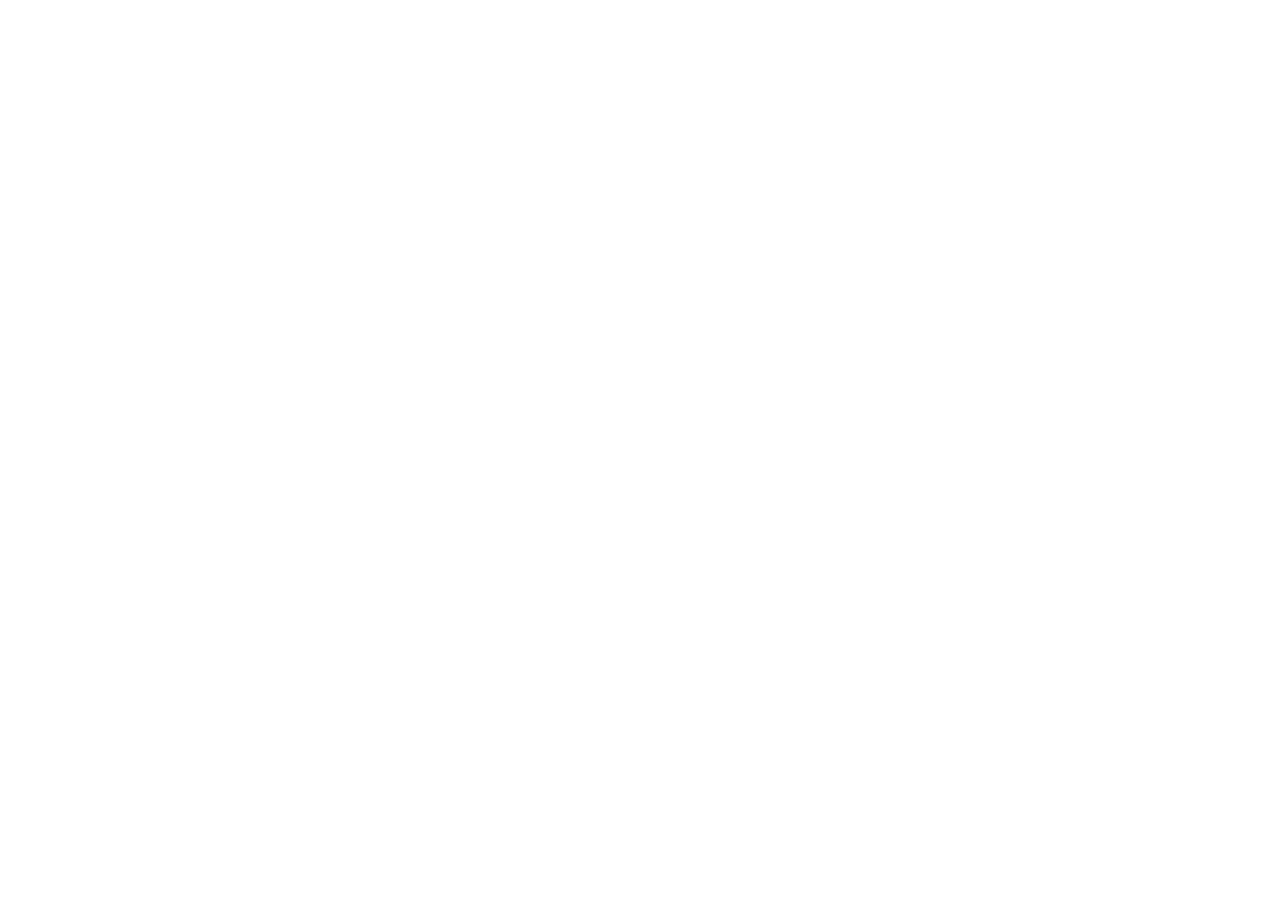
==== index.html @ 531d79c4 "Init : création du dépôt, arborescence des fichiers et structure HTML de base" ====
<!DOCTYPE html>
<html lang="fr">
<head>
    <meta charset="UTF-8">
    <meta name="viewport" content="width=device-width, initial-scale=1.0">
    <title>AfriConnect Summit 2026</title>
    <link rel="preconnect" href="https://fonts.googleapis.com"> <!-- Préconnexion au serveur Google Fonts pour accélérer le chargement des polices -->
    <link rel="preconnect" href="https://fonts.gstatic.com" crossorigin> <!-- Préconnexion au serveur des fichiers de polices -->
    <link href="https://fonts.googleapis.com/css2?family=Poppins&family=Roboto&display=swap" rel="stylesheet"> <!-- Importation des polices Poppins et Roboto depuis Google Fonts -->


    <link rel="stylesheet" href="https://cdn.jsdelivr.net/npm/bootstrap-icons@1.11.3/font/bootstrap-icons.min.css">  <!-- Importation de la bibliothèque Bootstrap Icons pour utiliser des icônes -->
    
    <link rel="stylesheet" href="css/style.css" > <!-- Feuilles de style -->
    
</head>
<body>










    <script src="js/main.js"></script> <!-- Script JavaScript -->

</body>
</html>
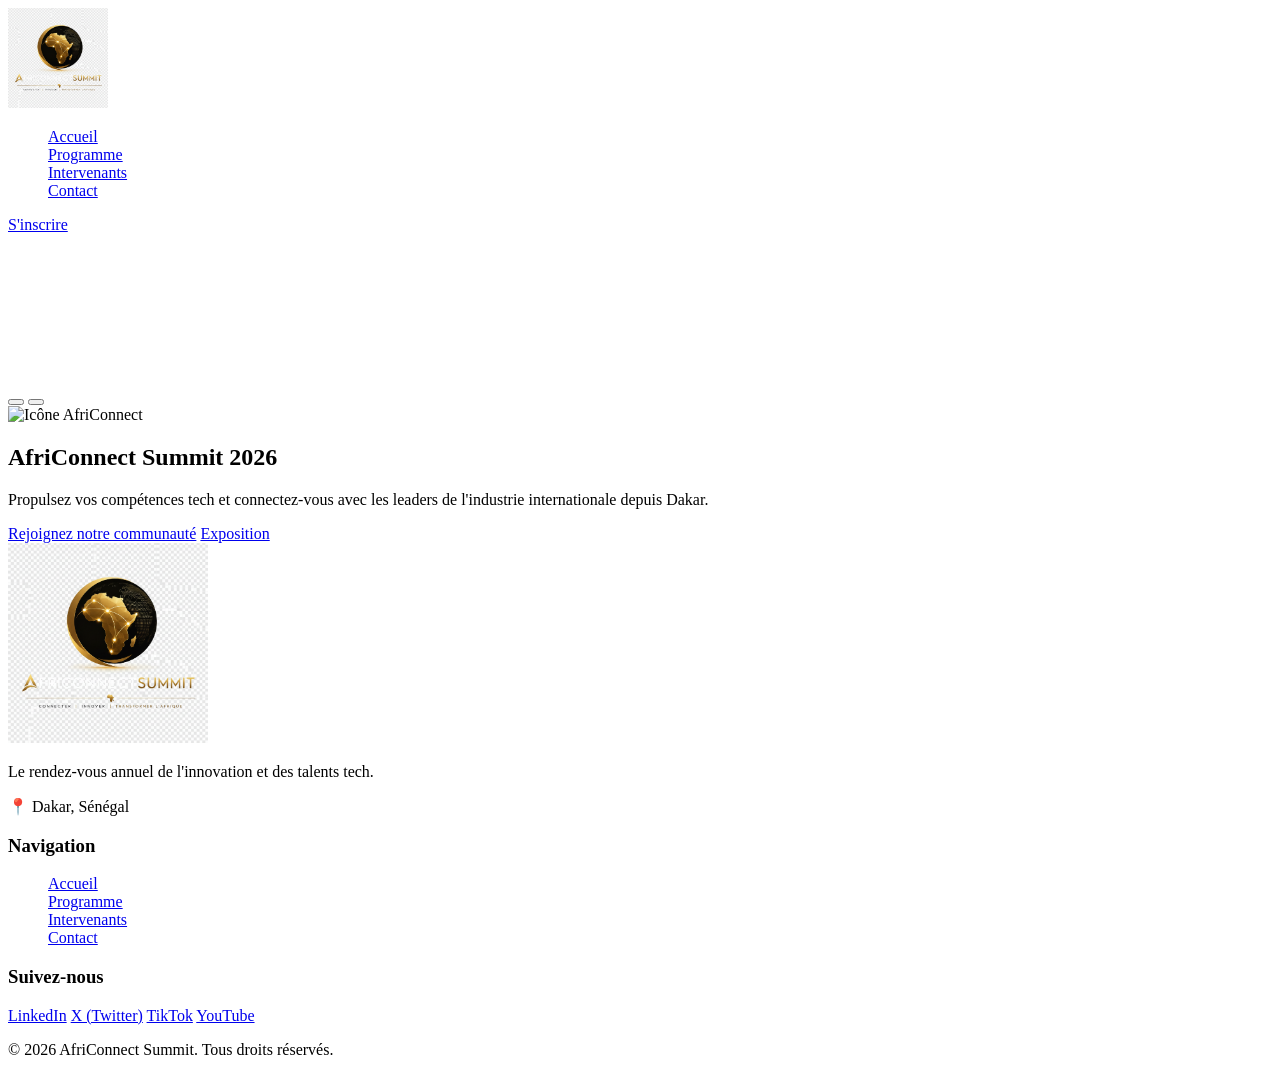
==== commit 9cee4bd3: "feat: ajouter le header, la section hero avec vidéo et le footer" ====
--- a/index.html
+++ b/index.html
@@ -15,14 +15,106 @@
     
 </head>
 <body>
+    
+    <header>
+    <nav class="nav-summit">
+        <div class="nav-logo">
+            <a href="index.html">
+                <img src="images/logo_Africs.png" alt="Logo AfriConnect Summit" class="logo" width="100">
+            </a>
+        </div>
+
+        <ul  type="none">
+            <li><a href="index.html">Accueil</a></li>
+            <li><a href="programme.html">Programme</a></li>
+            <li><a href="intervenants.html">Intervenants</a></li>
+            <li><a href="contact.html">Contact</a></li>
+        </ul>
+
+        <div>
+            <a href="#">S'inscrire</a>
+        </div>
+    </nav>
+    
+</header>
+  <main>
+    <section class="herovideo">
+        <div class="herovideo_grid">
+            
+            <div class="video">
+                <video autoplay loop muted playsinline class="main_video">
+                    <source src="" type="video/mp4">
+                </video>
+                
+                <div class="button_video">
+                    <button></button>
+                    <button></button>
+                </div>
+            </div>
+
+            <div class="hero_content">
+                <div class="hero_badge">
+                    <img src="" alt="Icône AfriConnect" class="hero_badge_img">
+                </div>
+                
+                <h2 class="hero_title">
+                    <span>AfriConnect Summit 2026</span>
+                </h2>
+                
+                <div class="hero_description">
+                    <p>Propulsez vos compétences tech et connectez-vous avec les leaders de l'industrie internationale depuis Dakar.</p>
+                </div>
+                
+                <div class="hero_actions">
+                    <a href="#" class="btn_cta btn_community">Rejoignez notre communauté</a>
+                    <a href="#" class="btn_cta btn_expo">Exposition</a>
+                </div>
+            </div>
+
+        </div>
+    </section>
+</main>
 
 
 
 
 
 
+<footer class="footer-summit">
+    <div class="footer_container">
+        
+        <div class="footer_col">
+            <img src="images/logo_Africs.png" alt="Logo AfriConnect Summit"  width="200">
+            <p class="footer_text">Le rendez-vous annuel de l'innovation et des talents tech.</p>
+            <p class="footer_info">📍 Dakar, Sénégal</p>
+        </div>
 
+        <div class="footer_col">
+            <h3>Navigation</h3>
+            <ul class="footer_links" type="none">
+                <li><a href="#accueil">Accueil</a></li>
+                <li><a href="#programme">Programme</a></li>
+                <li><a href="#intervenants">Intervenants</a></li>
+                <li><a href="#contact">Contact</a></li>
+            </ul>
+        </div>
 
+        <div class="footer_col">
+            <h3>Suivez-nous</h3>
+            <div class="footer_socials">
+                <a href="#" class="social_link">LinkedIn</a>
+                <a href="#" class="social_link">X (Twitter)</a>
+                <a href="#" class="social_link">TikTok</a>
+                <a href="#" class="social_link">YouTube</a>
+            </div>
+        </div>
+
+    </div>
+
+    <div class="footer_bottom">
+        <p>© 2026 AfriConnect Summit. Tous droits réservés.</p>
+    </div>
+</footer>
 
 
     <script src="js/main.js"></script> <!-- Script JavaScript -->
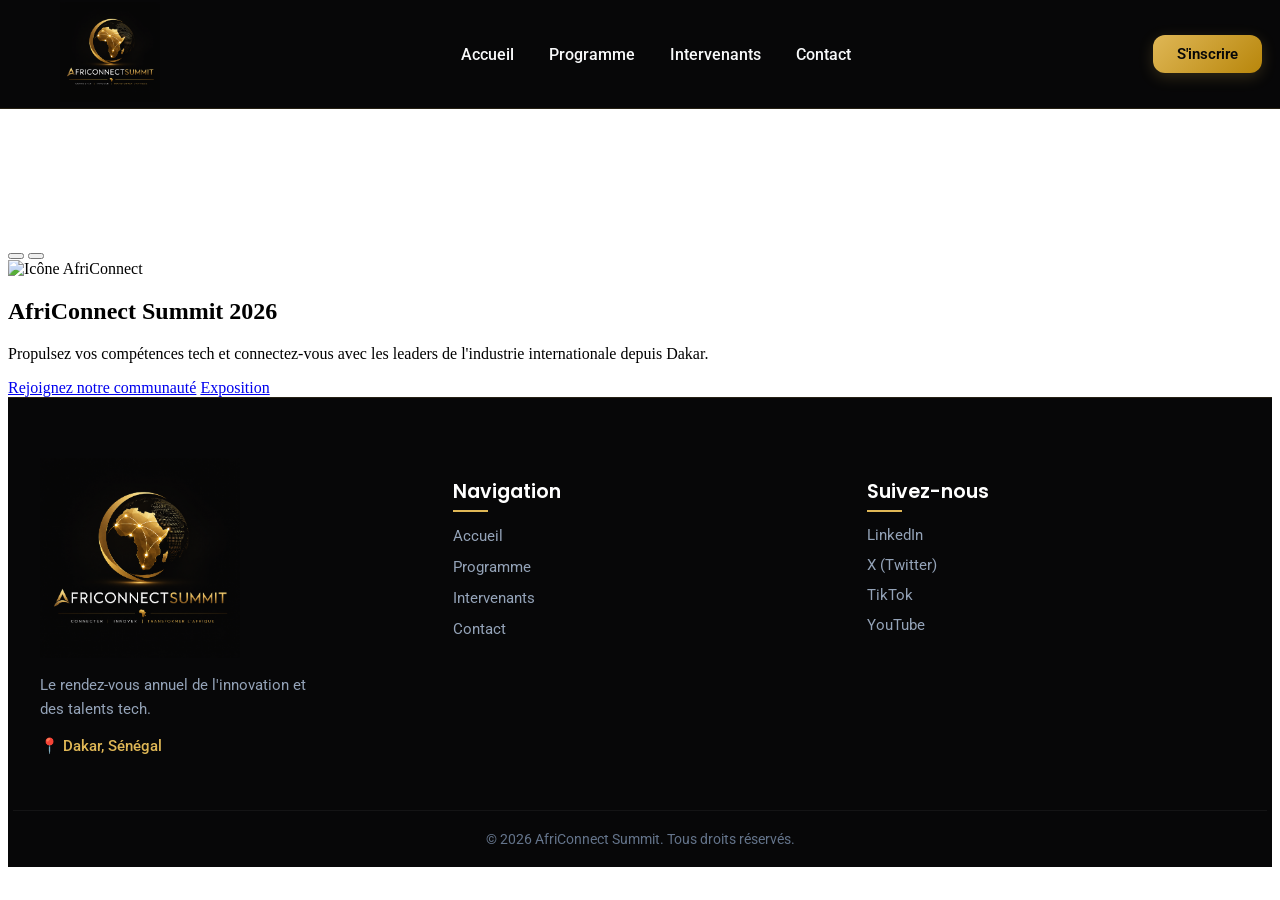
==== commit 1e583bf4: "feat & style: ajouter le contenu des pages internes et styliser le header fixe et le footer" ====
--- a/index.html
+++ b/index.html
@@ -19,9 +19,9 @@
     <header>
     <nav class="nav-summit">
         <div class="nav-logo">
-            <a href="index.html">
-                <img src="images/logo_Africs.png" alt="Logo AfriConnect Summit" class="logo" width="100">
-            </a>
+           
+                <img src="images/logo_Afri.png" alt="Logo AfriConnect Summit" class="logo" width="100">
+           
         </div>
 
         <ul  type="none">
@@ -84,7 +84,7 @@
     <div class="footer_container">
         
         <div class="footer_col">
-            <img src="images/logo_Africs.png" alt="Logo AfriConnect Summit"  width="200">
+            <img src="images/logo_Afri.png" alt="Logo AfriConnect Summit"  width="200">
             <p class="footer_text">Le rendez-vous annuel de l'innovation et des talents tech.</p>
             <p class="footer_info">📍 Dakar, Sénégal</p>
         </div>
--- a/css/style.css
+++ b/css/style.css
@@ -0,0 +1,200 @@
+@import url('https://fonts.googleapis.com/css2?family=Poppins:wght@500;600;700&family=Roboto:wght@400;500&display=swap');
+
+
+:root {
+    
+    --primary: #dfb756;       
+    --primary-glow: #fceecc;  
+    --secondary: #111622;     
+    --dark: #070708;          
+    --light: #f8f9fa;        
+    --text-muted: #94a3b8;   
+
+   
+    --font-title: 'Poppins', sans-serif;
+    --font-text: 'Roboto', sans-serif;
+
+   
+    --padding: 60px;
+    --margin: 20px;
+    --radius: 12px;
+}
+body {
+    padding-top: 80px;
+}
+
+.nav-summit{
+    display: flex;
+    justify-content: space-between;
+    align-items: center;
+    padding:2px var(--margin);
+    background-color: var(--dark);
+    position: fixed;
+    top: 0;
+    left: 0;
+    width: 97%;
+    z-index: 1000;
+    border-bottom: 1px solid rgba(223, 183, 86, 0.15);
+
+}
+.nav-logo{
+    margin-left: 40px;
+}
+.nav-summit ul{
+    display: flex;
+    gap: 35px;
+    margin: 0;
+    padding: 0;
+}
+
+.nav-summit ul li a{
+   color: var(--light);
+   font-family: var(--font-text);
+   text-decoration: none;
+   font-size: 1rem;
+   font-weight: 500;
+   transition: color 0.3s ease;
+}
+
+.nav-summit ul li a:hover{
+    color: var(--primary);
+}
+
+.nav-summit div a{
+    background: linear-gradient(135deg, var(--primary) 0%, #b8860b 100%);
+    color: var(--dark);
+    padding: 10px 24px;
+    font-family: var(--font-text);
+    text-decoration: none;
+    border-radius: var(--radius);
+    font-weight: 600;
+    font-size: 0.95rem;
+    box-shadow: 0 4px 15px rgba(223, 183, 86, 0.2);
+    transition: transform 0.2s ease, box-shadow 0.2s ease;
+}
+.nav-summit div a:hover{
+    transform: translateY(-5px);
+    box-shadow: 0 6px 20px rgba(214, 174, 80, 0.317);
+}
+
+
+
+
+
+
+
+/* Footer Styles */
+.footer-summit {
+   background-color: var(--dark);
+   color: var(--light);
+   font-family: var(--font-text);
+   padding: 60px 5px 20px 5px;
+   border-top: 1px solid rgba(223, 183, 86, 0.15);
+}
+.footer_container {
+  display: flex;
+    justify-content: space-between; 
+    gap: 40px;                      
+    max-width: 1200px;            
+    margin: 0 auto 40px auto;
+}
+.footer_col {
+    flex: 1;                        
+}
+
+
+.footer_col img {
+    margin-bottom: 15px;            
+    display: block;
+}
+
+.footer_text {
+    color: var(--text-muted);       
+    font-size: 0.95rem;
+    line-height: 1.6;
+    margin-bottom: 12px;
+    max-width: 280px;               
+}
+
+.footer_info {
+    color: var(--primary);          
+    font-weight: 500;
+    font-size: 0.95rem;
+}
+
+
+.footer_col h3 {
+    color: #ffffff;
+    font-family: var(--font-title);
+    font-size: 1.2rem;
+    font-weight: 600;
+    margin-bottom: 20px;
+    position: relative;
+}
+
+
+.footer_col h3::after {
+    content: '';
+    position: absolute;
+    bottom: -6px;
+    left: 0;
+    width: 35px;
+    height: 2px;
+    background-color: var(--primary);
+}
+
+
+.footer_links {
+    padding: 0;
+    margin: 0;
+    list-style: none; 
+}
+
+.footer_links li {
+    margin-bottom: 12px;
+}
+
+.footer_links li a {
+    color: var(--text-muted);
+    text-decoration: none;
+    font-size: 0.95rem;
+    transition: color 0.3s ease, padding-left 0.3s ease;
+}
+
+
+.footer_links li a:hover {
+    color: var(--primary);
+    padding-left: 5px;
+}
+
+
+.footer_socials {
+    display: flex;
+    flex-direction: column; 
+    gap: 12px;
+}
+
+.social_link {
+    color: var(--text-muted);
+    text-decoration: none;
+    font-size: 0.95rem;
+    transition: color 0.3s ease;
+}
+
+.social_link:hover {
+    color: var(--primary-glow);
+}
+
+
+.footer_bottom {
+    text-align: center;
+    border-top: 1px solid rgba(255, 255, 255, 0.05); 
+    padding-top: 20px;
+}
+
+.footer_bottom p {
+    color: #64748b;
+    font-size: 0.85rem;
+    margin: 0;
+}
+
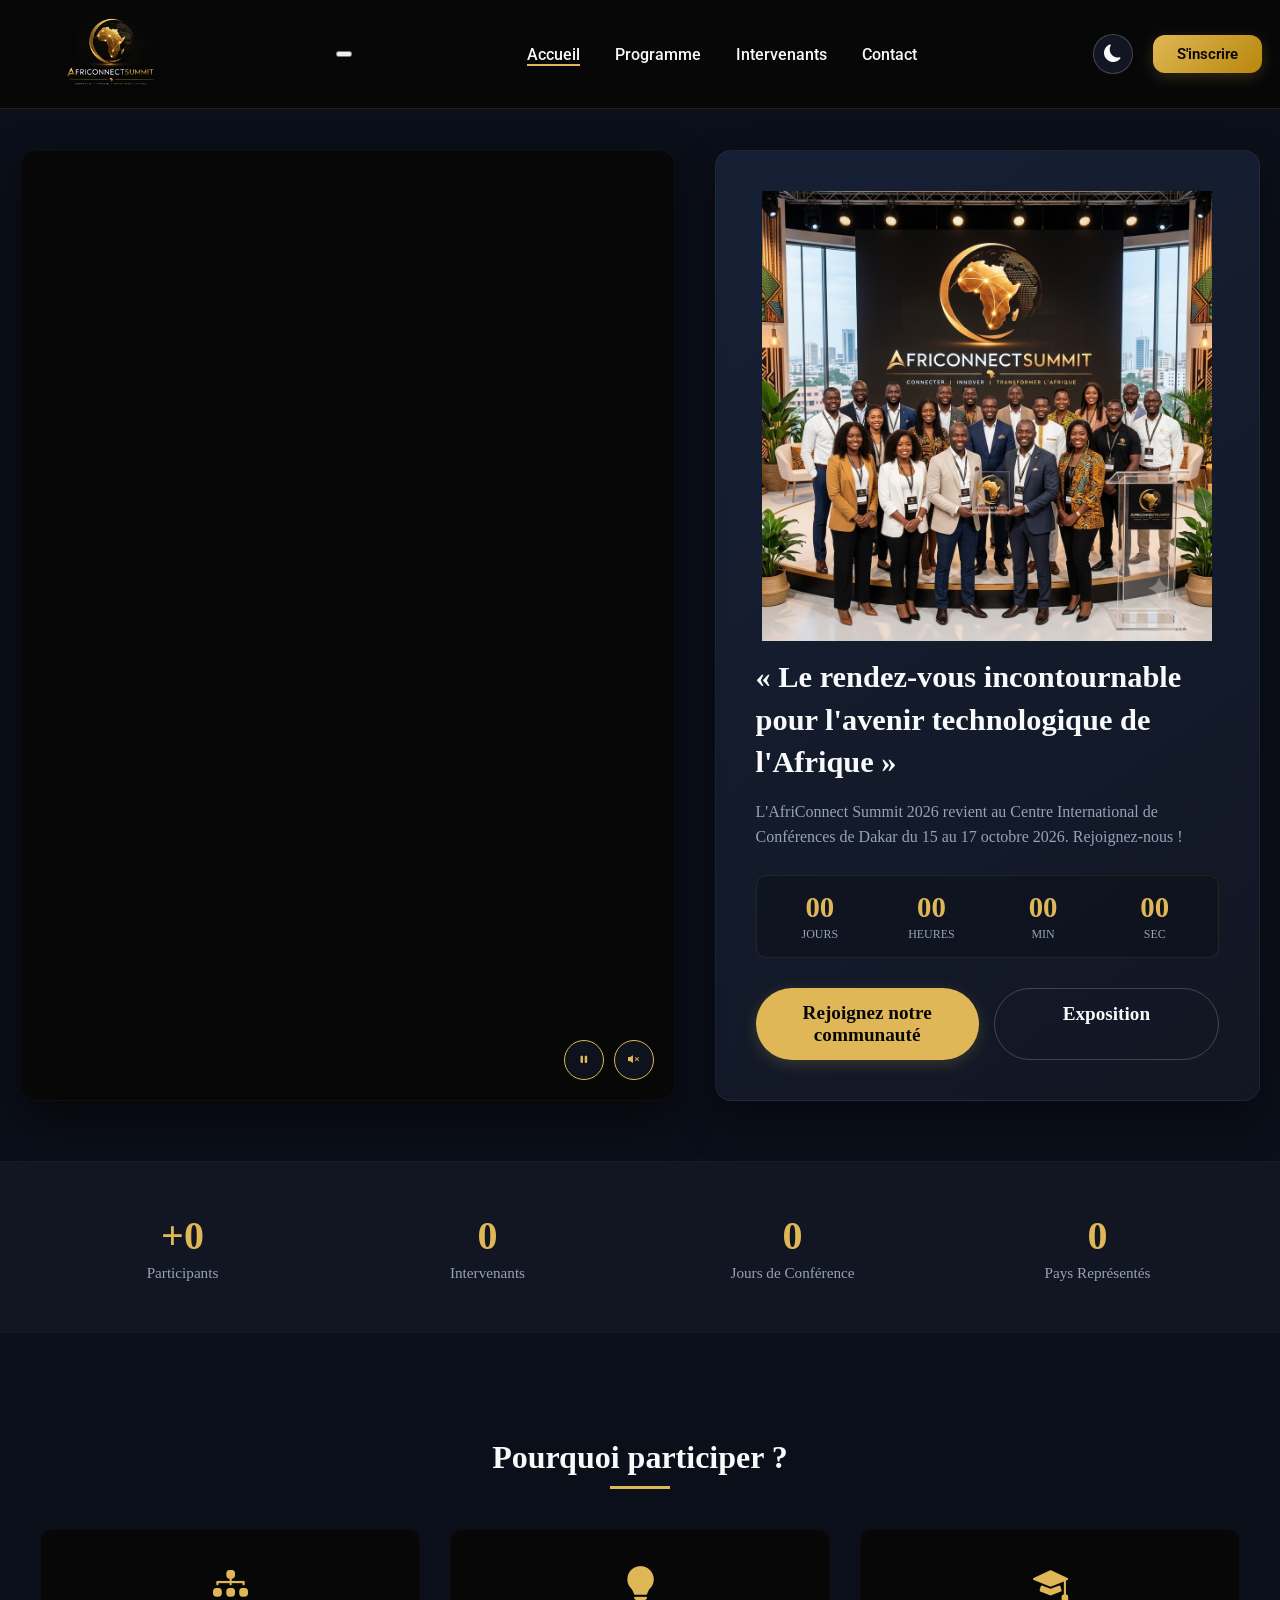
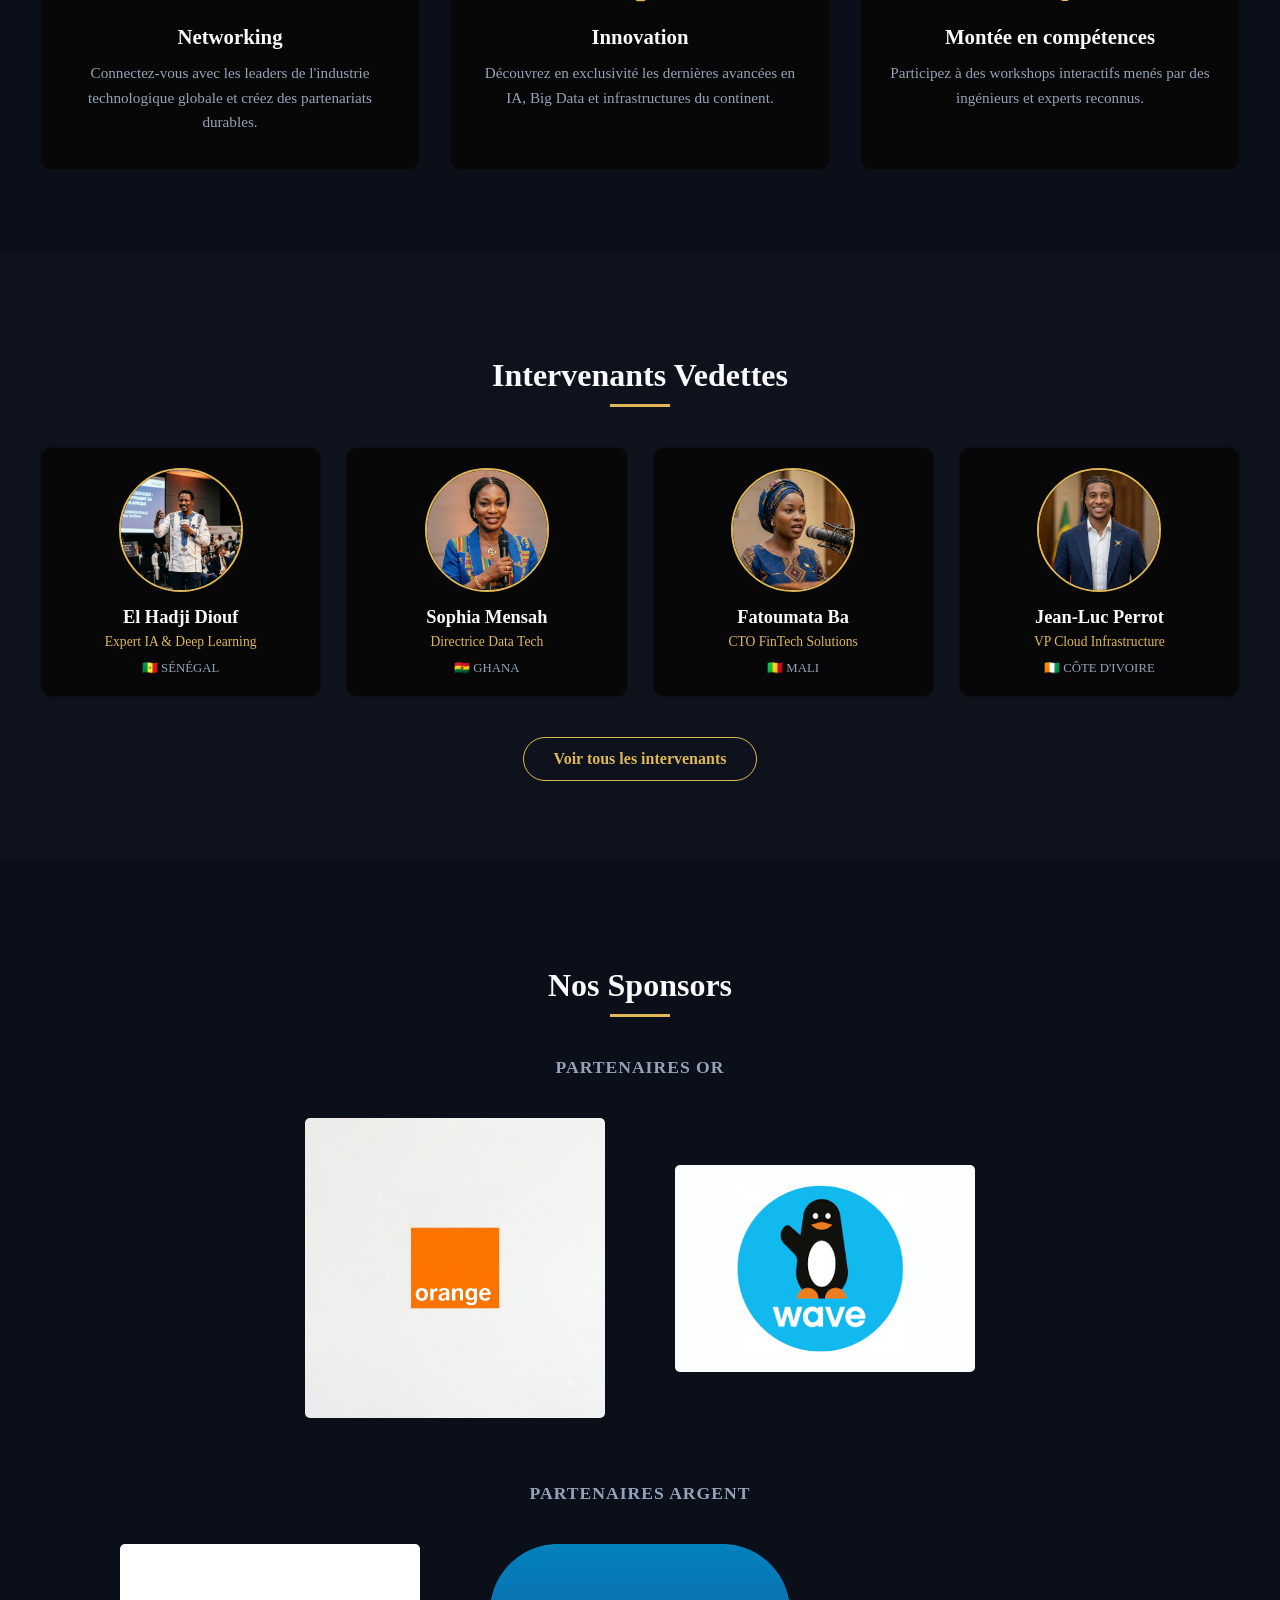
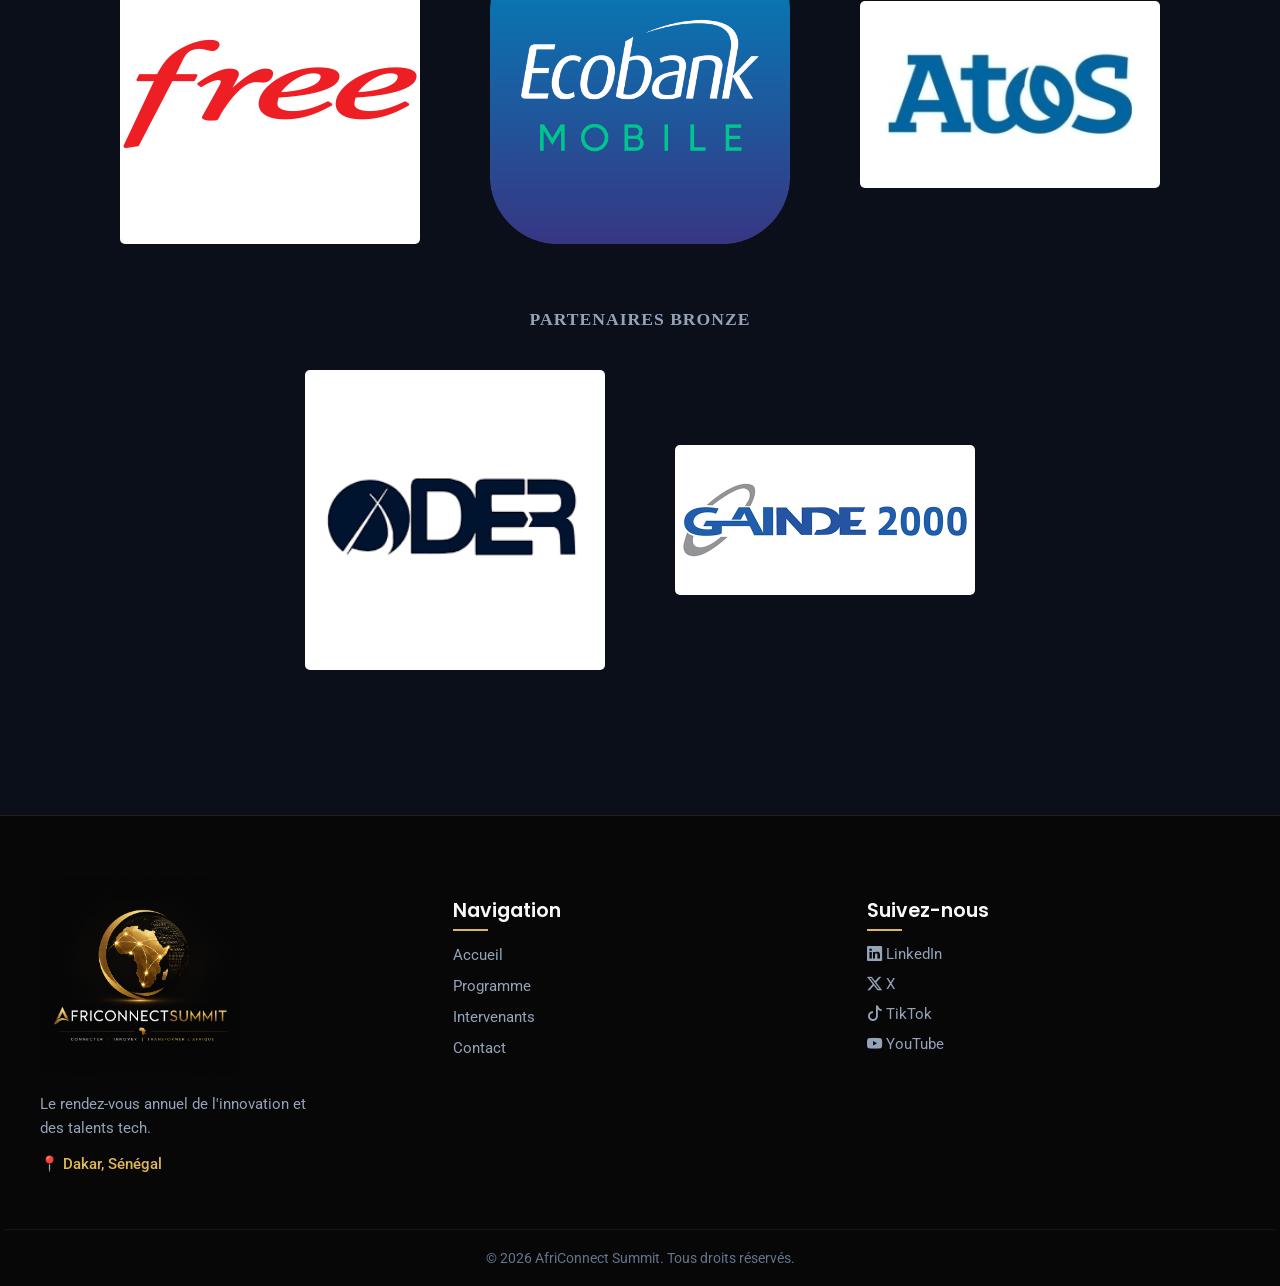
==== commit 4fcb0283: "feat: structure, navigation et mise en page Grid" ====
--- a/index.html
+++ b/index.html
@@ -23,54 +23,213 @@
                 <img src="images/logo_Afri.png" alt="Logo AfriConnect Summit" class="logo" width="100">
            
         </div>
+        <!-- Menu Hamburger pour Mobile -->
+            <button class="menu-toggle" aria-label="Ouvrir le menu">
+                <span class="bar"></span>
+                <span class="bar"></span>
+                <span class="bar"></span>
+            </button>
 
         <ul  type="none">
-            <li><a href="index.html">Accueil</a></li>
+            <li><a href="index.html" class="active">Accueil</a></li>
             <li><a href="programme.html">Programme</a></li>
             <li><a href="intervenants.html">Intervenants</a></li>
             <li><a href="contact.html">Contact</a></li>
         </ul>
-
-        <div>
-            <a href="#">S'inscrire</a>
+          <div class="nav-actions">
+            <button id="theme-toggle" aria-label="Changer le thème">
+                <i class="bi bi-moon-fill"></i>
+            </button>
+            <a href="contact.html">S'inscrire</a>
         </div>
     </nav>
     
 </header>
-  <main>
+ <main>
+    <!-- HERO AVEC VIDÉO & COMPTE À REBOURS -->
     <section class="herovideo">
         <div class="herovideo_grid">
             
-            <div class="video">
+            <!-- Bloc Gauche  -->
+            <div class="video_wrapper">
                 <video autoplay loop muted playsinline class="main_video">
-                    <source src="" type="video/mp4">
+                    <source src="images/video.mp4" type="video/mp4">
                 </video>
+                <div class="button_video">
+                    <button id="play-pause-btn" aria-label="Play/Pause"><i class="bi bi-pause-fill"></i></button>
+                    <button id="mute-btn" aria-label="Muter"><i class="bi bi-volume-mute-fill"></i></button>
+                </div>
+            </div>
+
+            <!-- Bloc Droite -->
+            <div class="hero_card">
+                <div class="hero_badge">
+                    <img src="images/afriiiquipe.png" alt="Logo AfriConnect" class="hero_badge_img">
+                </div>
                 
-                <div class="button_video">
-                    <button></button>
-                    <button></button>
-                </div>
-            </div>
-
-            <div class="hero_content">
-                <div class="hero_badge">
-                    <img src="" alt="Icône AfriConnect" class="hero_badge_img">
-                </div>
-                
-                <h2 class="hero_title">
-                    <span>AfriConnect Summit 2026</span>
-                </h2>
+                <h1 class="hero_title">
+                    « Le rendez-vous incontournable pour l'avenir technologique de l'Afrique »
+                </h1>
                 
                 <div class="hero_description">
-                    <p>Propulsez vos compétences tech et connectez-vous avec les leaders de l'industrie internationale depuis Dakar.</p>
+                    <p>L'AfriConnect Summit 2026 revient au Centre International de Conférences de Dakar du 15 au 17 octobre 2026. Rejoignez-nous !</p>
+                </div>
+
+                <!-- COMPTE À REBOURS  -->
+                <div class="countdown_container">
+                    <div class="countdown_item">
+                        <span id="days">00</span>
+                        <label>Jours</label>
+                    </div>
+                    <div class="countdown_item">
+                        <span id="hours">00</span>
+                        <label>Heures</label>
+                    </div>
+                    <div class="countdown_item">
+                        <span id="minutes">00</span>
+                        <label>Min</label>
+                    </div>
+                    <div class="countdown_item">
+                        <span id="seconds">00</span>
+                        <label>Sec</label>
+                    </div>
                 </div>
                 
                 <div class="hero_actions">
-                    <a href="#" class="btn_cta btn_community">Rejoignez notre communauté</a>
-                    <a href="#" class="btn_cta btn_expo">Exposition</a>
-                </div>
-            </div>
-
+                    <a href="contact.html" class="btn_cta btn_primary">Rejoignez notre communauté</a>
+                    <a href="#sponsors" class="btn_cta btn_secondary">Exposition</a>
+                </div>
+            </div>
+
+        </div>
+    </section>
+
+    <!-- SECTION CHIFFRES CLÉS (Ajoutée car demandée dans tes consignes !) -->
+    <section class="section-stats">
+        <div class="container stats_grid">
+            <div class="stat_item">
+                <div class="stat_number" data-target="1200">+0</div>
+                <div class="stat_label">Participants</div>
+            </div>
+            <div class="stat_item">
+                <div class="stat_number" data-target="48">0</div>
+                <div class="stat_label">Intervenants</div>
+            </div>
+            <div class="stat_item">
+                <div class="stat_number" data-target="3">0</div>
+                <div class="stat_label">Jours de Conférence</div>
+            </div>
+            <div class="stat_item">
+                <div class="stat_number" data-target="12">0</div>
+                <div class="stat_label">Pays Représentés</div>
+            </div>
+        </div>
+    </section>
+
+    <!-- SECTION POURQUOI PARTICIPER -->
+    <section class="section-why">
+        <div class="container">
+            <h2 class="section_title">Pourquoi participer ?</h2>
+            <div class="why_flex">
+                <div class="why_item">
+                    <div class="why_icon"><i class="bi bi-diagram-3-fill"></i></div>
+                    <h3>Networking</h3>
+                    <p>Connectez-vous avec les leaders de l'industrie technologique globale et créez des partenariats durables.</p>
+                </div>
+                <div class="why_item">
+                    <div class="why_icon"><i class="bi bi-lightbulb-fill"></i></div>
+                    <h3>Innovation</h3>
+                    <p>Découvrez en exclusivité les dernières avancées en IA, Big Data et infrastructures du continent.</p>
+                </div>
+                <div class="why_item">
+                    <div class="why_icon"><i class="bi bi-mortarboard-fill"></i></div>
+                    <h3>Montée en compétences</h3>
+                    <p>Participez à des workshops interactifs menés par des ingénieurs et experts reconnus.</p>
+                </div>
+            </div>
+        </div>
+    </section>
+
+    <!-- SECTION INTERVENANTS VEDETTES -->
+    <section class="section-speakers">
+        <div class="container">
+            <h2 class="section_title">Intervenants Vedettes</h2>
+            <div class="speakers_grid">
+                <!-- Speaker 1 -->
+                <div class="speaker_card">
+                    <div class="speaker_img_wrapper">
+                        <img src="images/photo.png" alt="El Hadji Diouf" class="speaker_img">
+                    </div>
+                    <h3>El Hadji Diouf</h3>
+                    <p class="speaker_role">Expert IA & Deep Learning</p>
+                    <span class="speaker_country">🇸🇳 Sénégal</span>
+                </div>
+                <!-- Speaker 2 -->
+                <div class="speaker_card">
+                    <div class="speaker_img_wrapper">
+                        <img src="images/GHA.png" alt="Sophia Mensah" class="speaker_img">
+                    </div>
+                    <h3>Sophia Mensah</h3>
+                    <p class="speaker_role">Directrice Data Tech</p>
+                    <span class="speaker_country">🇬🇭 Ghana</span>
+                </div>
+                <!-- Speaker 3 -->
+                <div class="speaker_card">
+                    <div class="speaker_img_wrapper">
+                        <img src="images/MAL.png" alt="Fatoumata Ba" class="speaker_img">
+                    </div>
+                    <h3>Fatoumata Ba</h3>
+                    <p class="speaker_role">CTO FinTech Solutions</p>
+                    <span class="speaker_country">🇲🇱 Mali</span>
+                </div>
+                <!-- Speaker 4 -->
+                <div class="speaker_card">
+                    <div class="speaker_img_wrapper">
+                        <img src="images/michael olise.png" alt="Jean-Luc Perrot" class="speaker_img">
+                    </div>
+                    <h3>Jean-Luc Perrot</h3>
+                    <p class="speaker_role">VP Cloud Infrastructure</p>
+                    <span class="speaker_country">🇨🇮 Côte d'Ivoire</span>
+                </div>
+            </div>
+            <div class="speakers_action">
+                <a href="intervenants.html" class="btn_view">Voir tous les intervenants</a>
+            </div>
+        </div>
+    </section>
+
+    <!-- SECTION SPONSORS -->
+    <section id="sponsors" class="section-sponsors">
+        <div class="container">
+            <h2 class="section_title">Nos Sponsors</h2>
+            
+            <!-- Niveau Or -->
+            <div class="sponsors_tier tier_gold">
+                <h3>Partenaires Or</h3>
+                <div class="sponsors_logos">
+                    <img src="images/orange.png" alt="orange" class="logo_gold">
+                    <img src="images/wave.png" alt="wave" class="logo_gold">
+                </div>
+            </div>
+
+            <!-- Niveau Argent -->
+            <div class="sponsors_tier tier_silver">
+                <h3>Partenaires Argent</h3>
+                <div class="sponsors_logos">
+                    <img src="images/free.jpg" alt="freeee" class="logo_gold">
+                    <img src="images/ecobank.png" alt="eco afrique" class="logo_gold">
+                    <img src="images/atos.jpg" alt="atos" class="logo_gold">
+                </div>
+            </div>
+
+            <!-- Niveau Bronze -->
+            <div class="sponsors_tier tier_bronze">
+                <h3>Partenaires Bronze</h3>
+                <div class="sponsors_logos">
+                    <img src="images/der.png" alt="der" class="logo_gold">
+                    <img src="images/gainde.png" alt="gaide200" class="logo_gold">
+                </div>
+            </div>
         </div>
     </section>
 </main>
@@ -92,20 +251,31 @@
         <div class="footer_col">
             <h3>Navigation</h3>
             <ul class="footer_links" type="none">
-                <li><a href="#accueil">Accueil</a></li>
-                <li><a href="#programme">Programme</a></li>
-                <li><a href="#intervenants">Intervenants</a></li>
-                <li><a href="#contact">Contact</a></li>
+                <li><a href="index.html">Accueil</a></li>
+                <li><a href="programme.html">Programme</a></li>
+                <li><a href="intervenants.html">Intervenants</a></li>
+                <li><a href="contact.html">Contact</a></li>
             </ul>
         </div>
 
         <div class="footer_col">
             <h3>Suivez-nous</h3>
             <div class="footer_socials">
-                <a href="#" class="social_link">LinkedIn</a>
-                <a href="#" class="social_link">X (Twitter)</a>
-                <a href="#" class="social_link">TikTok</a>
-                <a href="#" class="social_link">YouTube</a>
+              <a href="#" class="social_link">
+    <i class="bi bi-linkedin"></i> LinkedIn
+</a>
+
+<a href="#" class="social_link">
+    <i class="bi bi-twitter-x"></i> X
+</a>
+
+<a href="#" class="social_link">
+    <i class="bi bi-tiktok"></i> TikTok
+</a>
+
+<a href="#" class="social_link">
+    <i class="bi bi-youtube"></i> YouTube
+</a>
             </div>
         </div>
 
--- a/css/style.css
+++ b/css/style.css
@@ -20,7 +20,10 @@
     --radius: 12px;
 }
 body {
-    padding-top: 80px;
+    padding-top: 90px;
+    margin: 0;
+    background-color: #0b0f19;
+
 }
 
 .nav-summit{
@@ -37,6 +40,31 @@
     border-bottom: 1px solid rgba(223, 183, 86, 0.15);
 
 }
+.nav-actions {
+    display: flex;
+    align-items: center;
+    gap: 20px;
+}
+#theme-toggle {
+    background-color: var(--secondary);
+    border: 1px solid rgba(255, 255, 255, 0.2);
+    color: var(--light);
+    width: 40px;
+    height: 40px;
+    border-radius: 50%;
+    cursor: pointer;
+    display: flex;
+    align-items: center;
+    justify-content: center;
+    font-size: 1.1rem;
+    transition: all 0.3s ease;
+}
+
+#theme-toggle:hover {
+    background-color: var(--light);
+    color: var(--dark);
+    transform: scale(1.05);
+}
 .nav-logo{
     margin-left: 40px;
 }
@@ -78,11 +106,930 @@
 }
 
 
-
-
-
-
-
+.active {
+    color: var(--primary);
+    font-weight: bold;
+    border-bottom: 2px solid var(--primary);
+}
+
+/* INDEX STYLES */
+.container {
+    max-width: 1200px;
+    margin: 0 auto;
+    padding: 0 var(--margin);
+}
+
+.section_title {
+    text-align: center;
+    font-size: 2rem;
+    margin-bottom: 40px;
+    color: var(--light);
+    position: relative;
+}
+
+.section_title::after {
+    content: '';
+    display: block;
+    width: var(--padding);
+    height: 3px;
+    background: var(--primary);
+    margin: 10px auto 0 auto;
+}
+/* HERO STRUCTURE */
+
+.herovideo {
+    padding: 60px 0;
+    min-height: 100vh; 
+    display: flex;
+    align-items: center;
+    justify-content: center;
+}
+
+.herovideo_grid {
+    display: grid;
+    grid-template-columns: 1.2fr 1fr;
+    gap: 40px;
+    max-width: 1300px;
+    padding: 0 var(--margin);
+    width: 100%;
+    align-items: stretch;
+    animation: fadeInUp 1s ease-out forwards; 
+}
+
+/* Bloc Vidéo */
+.video_wrapper {
+    position: relative;
+    border-radius: 16px;
+    overflow: hidden;
+    box-shadow: 0 20px 40px rgba(0,0,0,0.5);
+    background-color: var(--dark);
+    border: 1px solid rgba(255,255,255,0.03);
+}
+
+.main_video {
+    width: 100%;
+    height: 100%;
+    object-fit: cover;
+}
+
+.button_video {
+    position: absolute;
+    bottom: 20px;
+    right: 20px;
+    display: flex;
+    gap: 10px;
+    z-index: 10;
+}
+
+.button_video button {
+    background: rgba(17, 22, 34, 0.8);
+    border: 1px solid var(--primary);
+    color: var(--primary);
+    width: 40px;
+    height: 40px;
+    border-radius: 50%;
+    cursor: pointer;
+    display: flex;
+    align-items: center;
+    justify-content: center;
+    transition: background 0.3s;
+}
+
+.button_video button:hover {
+    background: var(--primary);
+    color: var(--dark);
+}
+
+/* Carte Droite du Hero */
+.hero_card {
+    background: linear-gradient(145deg, #162035 0%, var(--secondary) 100%);
+    border: 1px solid rgba(255, 255, 255, 0.05);
+    border-radius: 16px;
+    padding: 40px;
+    display: flex;
+    flex-direction: column;
+    justify-content: space-between;
+    box-shadow: 0 20px 40px rgba(0,0,0,0.4);
+}
+
+.hero_badge { 
+    margin-bottom: 15px;
+   display: flex;
+    justify-content: center;
+ }
+.hero_badge_img {
+     max-width: 450px;
+    display: block;
+
+     }
+
+.hero_title {
+    font-size: 1.9rem;
+    font-weight: 700;
+    color: var(--light);
+    line-height: 1.4;
+    margin: 0 0 15px 0;
+}
+
+.hero_description p {
+    font-size: 1rem;
+    color: var(--text-muted);
+    line-height: 1.6;
+    margin: 0 0 25px 0;
+}
+
+/* --- LE BLOC COMPTE À REBOURS --- */
+.countdown_container {
+    display: flex;
+    gap: 15px;
+    margin-bottom: 30px;
+    background: rgba(0,0,0,0.2);
+    padding: 15px;
+    border-radius: 10px;
+    border: 1px solid rgba(223, 183, 86, 0.1);
+}
+
+.countdown_item {
+    flex: 1;
+    text-align: center;
+}
+
+.countdown_item span {
+    display: block;
+    font-size: 1.8rem;
+    font-weight: 700;
+    color: var(--primary);
+}
+
+.countdown_item label {
+    font-size: 0.75rem;
+    color: var(--text-muted);
+    text-transform: uppercase;
+}
+
+/* Actions CTA */
+.hero_actions {
+    display: flex;
+    gap: 15px;
+}
+
+.btn_cta {
+    flex: 1;
+    padding: 14px var(--margin);
+    text-align: center;
+    text-decoration: none;
+    font-weight: 600;
+    font-size: 0.95rem;
+    border-radius: 50px; 
+    transition: transform 0.2s ease, box-shadow 0.2s ease;
+}
+
+.btn_primary {
+    background: var(--primary);
+    color: var(--dark);
+    box-shadow: 0 4px 15px rgba(223, 183, 86, 0.2);
+    font-size: 1.2rem;
+}
+
+.btn_secondary {
+    background: transparent;
+    color: var(--light);
+    border: 1px solid rgba(255,255,255,0.2);
+    font-size: 1.2rem;
+}
+
+.btn_cta:hover {
+    transform: translateY(-2px);
+}
+.btn_primary:hover { 
+    background: var(--primary);
+ }
+.btn_secondary:hover {
+     background: rgba(255,255,255,0.05);
+     border-color: var(--light);
+     }
+
+/* --- SECTION STATISTIQUES (CHIFFRES CLÉS) --- */
+.section-stats {
+    background: var(--secondary);
+    padding: 50px 0;
+    border-top: 1px solid rgba(255,255,255,0.02);
+    border-bottom: 1px solid rgba(255,255,255,0.02);
+}
+
+.stats_grid {
+    display: grid;
+    grid-template-columns: repeat(4, 1fr);
+    gap: 20px;
+    text-align: center;
+}
+
+.stat_number {
+    font-size: 2.5rem;
+    font-weight: 700;
+    color: var(--primary);
+    margin-bottom: 5px;
+}
+
+.stat_label {
+    font-size: 0.95rem;
+    color: var(--text-muted);
+}
+
+/* --- SECTION POURQUOI PARTICIPER --- */
+.section-why { padding: 80px 0; }
+
+.why_flex {
+    display: flex;
+    gap: 30px;
+    justify-content: space-between;
+}
+
+.why_item {
+    flex: 1;
+    background: var(--dark);
+    padding: 35px 25px;
+    border-radius: 12px;
+    text-align: center;
+    border: 1px solid rgba(255,255,255,0.02);
+    transition: transform 0.3s;
+}
+
+.why_item:hover {
+     transform: translateY(-5px); 
+    }
+
+.why_icon {
+    font-size: 2.2rem;
+    color: var(--primary);
+    margin-bottom: 20px;
+}
+
+.why_item h3 {
+     margin: 0 0 12px 0; 
+     font-size: 1.3rem; 
+     color: var(--light);
+     }
+.why_item p { 
+    margin: 0; 
+    color: var(--text-muted); 
+    font-size: 0.95rem; 
+    line-height: 1.6;
+ }
+
+/* --- SECTION INTERVENANTS VEDETTES --- */
+.section-speakers {
+     padding: 80px 0;
+      background: rgba(255,255,255,0.01);
+     }
+
+.speakers_grid {
+    display: grid;
+    grid-template-columns: repeat(4, 1fr); 
+    gap: 25px;
+}
+
+.speaker_card {
+    background: var(--dark);
+    border-radius: 12px;
+    padding: var(--margin);
+    text-align: center;
+    border: 1px solid rgba(255,255,255,0.02);
+    transition: transform 0.3s, box-shadow 0.3s;
+}
+
+.speaker_card:hover {
+    transform: translateY(-5px);
+    box-shadow: 0 10px 25px rgba(223, 183, 86, 0.1);
+}
+
+.speaker_img_wrapper {
+    width: 120px;
+    height: 120px;
+    border-radius: 50%;
+    overflow: hidden;
+    margin: 0 auto 15px auto;
+    border: 2px solid var(--primary);
+}
+
+.speaker_img { 
+    width: 100%;
+     height: 100%;
+      object-fit: cover;
+     }
+.speaker_card h3 { 
+    font-size: 1.15rem;
+     margin: 0 0 6px 0;
+      color: var(--light);
+     }
+.speaker_role {
+     color: var(--primary);
+     font-size: 0.85rem;
+      margin: 0 0 8px 0;
+     }
+.speaker_country {
+     color: var(--text-muted); 
+     font-size: 0.8rem; 
+     text-transform: uppercase; 
+    }
+
+.speakers_action { 
+    text-align: center; 
+    margin-top: 40px;
+ }
+.btn_view {
+    display: inline-block;
+    padding: var(--radius) 30px;
+    border: 1px solid var(--primary);
+    color: var(--primary);
+    text-decoration: none;
+    font-weight: 600;
+    border-radius: 50px;
+    transition: all 0.3s;
+}
+.btn_view:hover { 
+    background: var(--primary);
+     color: var(--dark);
+     }
+
+/* --- SECTION SPONSORS ) --- */
+.section-sponsors { 
+    padding: 80px 0;
+ }
+
+.sponsors_tier {
+    text-align: center;
+    margin-bottom: 50px;
+}
+
+.sponsors_tier h3 {
+    font-size: 1.1rem;
+    color: var(--text-muted);
+    text-transform: uppercase;
+    letter-spacing: 1px;
+    margin-bottom: 25px;
+}
+
+.sponsors_logos {
+    display: flex;
+    justify-content: center;
+    align-items: center;
+    gap: 40px;
+    flex-wrap: wrap;
+}
+
+
+.logo_gold { 
+    width: 300px;
+    border-radius: 20px;   
+    padding: 15px;
+     
+     }
+
+
+/* PAGE BANNER STYLES */ 
+.page-banner {
+    width: 100%;
+    min-height: 220px;
+    background: linear-gradient(135deg, rgba(7, 7, 8, 0.8) 0%, rgba(7, 7, 8, 0.5) 100%), 
+                url(../images/page.png) no-repeat right center / cover;
+    display: flex;
+    align-items: center;
+    justify-content: center;
+    color: var(--light);
+    text-align: center;
+    border-bottom: 2px solid rgba(223, 183, 86, 0.2);
+    padding-top: 40px;
+}
+.banner-content h1 {
+    font-family:var(--font-title);
+    font-size: 2.8rem;
+    margin:0 0 10px 0;
+    font-weight: 700;
+    letter-spacing: 1px;
+   
+}
+.breadcrumb {
+    font-family:var(--font-text);
+    font-size: 0.95rem;
+    display: flex;
+    align-items: center;
+    justify-content: center;
+    gap: 8px;
+}
+.breadcrumb a {
+    color: var(--text-muted);
+    text-decoration: none;
+    transition: color 0.3s ease;
+}
+.breadcrumb a:hover {
+    color: var(--primary);
+}
+.breadcrumb .separator {
+    color:var(--primary-glow);
+    font-size: 0.8rem;
+}
+.breadcrumb .current {
+    color: var(--primary);
+    font-weight: 500;
+}
+
+/* Programme section styles */
+
+.program-section {
+    max-width: 1100px;
+    margin: 60px auto;
+    padding: 0 20px;
+}
+.tabs-container {
+    display: flex;
+    justify-content: center;
+    gap: 15px;
+    margin-bottom: 35px;
+}
+.tab-btn {
+    background: #111622;
+    color: #a0aec0;
+    border: 1px solid rgba(223, 183, 86, 0.2);
+    padding: 12px 35px;
+    font-size: 1.05rem;
+    font-weight: 600;
+    cursor: pointer;
+    border-radius: 8px;
+    transition: all 0.3s cubic-bezier(0.4, 0, 0.2, 1);
+}
+.tab-btn:hover {
+    border-color: var(--light);
+    color: var(--primary-glow);
+}
+.tab-btn.active {
+    background: var(--primary);
+    color: var(--dark);
+    border-color: var(--primary);
+    box-shadow: 0 4px 15px rgba(223, 183, 86, 0.3);
+}
+.tab-content {
+    display: none; 
+    opacity: 0;
+    transform: translateY(10px);
+    transition: opacity 0.4s ease, transform 0.4s ease;
+}
+.tab-content.active {
+    display: block;
+    opacity: 1;
+    transform: translateY(0);
+}
+.table-responsive {
+    overflow-x: auto;
+    border-radius: 12px;
+    box-shadow: 0 10px 30px rgba(0, 0, 0, 0.5);
+    border: 1px solid rgba(255, 255, 255, 0.05);
+}
+.schedule-table {
+    width: 100%;
+    border-collapse: collapse;
+    background: var(--secondary);
+    color: var(--light);
+    text-align: left;
+}
+.schedule-table th {
+    background-color: var(--dark);
+    color: var(--primary-glow);
+    font-weight: 700;
+    padding: 20px;
+    border-bottom: 2px solid rgba(223, 183, 86, 0.3);
+    letter-spacing: 0.5px;
+}
+.schedule-table td {
+    padding: 18px 20px;
+    border-bottom: 1px solid rgba(255, 255, 255, 0.05);
+}
+.schedule-table tbody tr:nth-child(even) {
+    background-color: var(--secondary);
+}
+.schedule-table tbody tr:hover {
+    background-color: rgba(223, 183, 86, 0.03);
+}
+.time-col {
+    color: var(--primary);
+    font-weight: 600;
+    white-space: nowrap;
+}
+.room-badge {
+    background: rgba(255, 255, 255, 0.08);
+    color: var(--light);
+    padding: 6px 14px;
+    border-radius: 20px;
+    font-size: 0.85rem;
+}
+.room-badge.secondary { background: rgba(66, 153, 225, 0.15); color: var(--primary-glow); }
+.room-badge.accent { background: rgba(223, 183, 86, 0.15); color: var(--primary-glow); }
+
+
+.themes-section {
+    max-width: 1100px;
+    margin: 100px auto;
+    padding: 0 20px;
+}
+.section-title-center {
+    text-align: center;
+    font-size: 2.2rem;
+    color: var(--light);
+    margin-bottom: 50px;
+}
+.section-title-center::after {
+    content: '';
+    display: block;
+    width: 50px;
+    height: 3px;
+    background: var(--primary-glow);
+    margin: 15px auto 0 auto;
+}
+.themes-grid {
+    display: grid;
+    grid-template-columns: repeat(2, 1fr);
+    gap: 30px;
+}
+
+.theme-card {
+    background: var(--dark);
+    border: 1px solid rgba(255, 255, 255, 0.03);
+    padding: 35px;
+    border-radius: 12px;
+    transition: transform 0.3s ease, border-color 0.3s ease;
+    color: var(--light);
+}
+.theme-card:hover {
+    transform: translateY(-5px);
+    border-color: rgba(223, 183, 86, 0.4);
+}
+.theme-icon {
+    font-size: 2.2rem;
+    color: var(--primary);
+    margin-bottom: 15px;
+}
+.theme-card h3 {
+    font-size: 1.35rem;
+    margin: 0 0 10px 0;
+}
+.theme-card p {
+    color: var(--text-muted);
+    margin: 0;
+    line-height: 1.6;
+}
+
+
+/* CONTACT SECTION STYLES */ 
+.contact-section {
+    max-width: 1100px;
+    margin: 60px auto;
+    padding: 0 20px;
+}
+.contact-container {
+    display: flex;
+    gap: 40px;
+    align-items: flex-start;
+}
+.contact-form-block {
+    flex: 1.6;
+    background: var(--dark);
+    padding: 40px;
+    border-radius: 12px;
+    border: 1px solid rgba(255, 255, 255, 0.03);
+    box-shadow: 0 10px 30px rgba(0, 0, 0, 0.3);
+}
+.contact-info-block {
+    flex: 1;
+    background: #111622;
+    padding: 40px;
+    border-radius: 12px;
+    border: 1px solid rgba(255, 255, 255, 0.03);
+    box-shadow: 0 10px 30px rgba(0, 0, 0, 0.3);
+}
+.contact-form-block h2, 
+.contact-info-block h2 {
+    font-size: 1.6rem;
+    color: var(--light);
+    margin-top: 0;
+    margin-bottom: 30px;
+    position: relative;
+}
+.contact-form-block h2::after, 
+.contact-info-block h2::after {
+    content: '';
+    display: block;
+    width: 40px;
+    height: 3px;
+    background: var(--primary);
+    margin-top: 8px;
+}
+.form-group {
+    margin-bottom: 22px;
+    display: flex;
+    flex-direction: column;
+}
+.form-group label {
+    color: var(--text-muted);
+    font-size: 0.95rem;
+    font-weight: 500;
+    margin-bottom: 8px;
+}
+.form-group input,
+.form-group select,
+.form-group textarea {
+    width: 100%;
+    background: var(--secondary);
+    border: 1px solid rgba(255, 255, 255, 0.1);
+    border-radius: 6px;
+    padding: 12px 15px;
+    color: var(--light);
+    font-family: var(--font-text);
+    font-size: 1rem;
+    outline: none;
+    transition: all 0.3s ease;
+}
+/* VALIDATION STYLES */
+.form-group input:focus,
+.form-group select:focus,
+.form-group textarea:focus {
+    border-color: var(--primary);
+    box-shadow: 0 0 8px rgba(223, 183, 86, 0.2);
+}
+
+/* Classes pour les retours de validation JS */
+.form-group.success input,
+.form-group.success select,
+.form-group.success textarea {
+    border-color: #2ed573;
+}
+
+.form-group.error input,
+.form-group.error select,
+.form-group.error textarea {
+    border-color: #ff4757;
+}
+
+.error-message {
+    color: #ff4757;
+    font-size: 0.85rem;
+    margin-top: 6px;
+    display: none;
+}
+
+.form-group.error .error-message {
+    display: block;
+}
+
+/* Bouton d'envoi */
+.submit-btn {
+    background: var(--primary);
+    color: var(--dark);
+    border: none;
+    padding: 14px 28px;
+    font-size: 1rem;
+    font-weight: 600;
+    border-radius: 6px;
+    cursor: pointer;
+    width: 100%;
+    transition: background 0.3s ease, transform 0.2s ease;
+}
+
+.submit-btn:hover {
+    background: var(--primary-glow);
+    transform: translateY(-2px);
+}
+
+/* Message de succès global caché initialement */
+.success-alert {
+    display: none; 
+    max-width: 1060px;
+    margin: 30px auto -10px auto;
+    background: rgba(46, 213, 115, 0.15);
+    border: 1px solid #2ed573;
+    padding: 15px 20px;
+    border-radius: 8px;
+    color: #2ed573;
+    align-items: center;
+    gap: 15px;
+}
+
+.success-alert i { font-size: 1.5rem; }
+.success-alert p { margin: 0; font-weight: 500; }
+
+/* --- BLOC D'INFORMATIONS DROITE --- */
+.info-card {
+    background: var(--secondary);
+    padding: 20px;
+    border-radius: 8px;
+    margin-bottom: 20px;
+    border-left: 3px solid var(--primary);
+}
+
+.info-card h3 {
+    margin: 0 0 8px 0;
+    font-size: 1.1rem;
+    color: var(--light);
+}
+.info-card p {
+    margin: 0;
+    color: var(--text-muted);
+    font-size: 0.95rem;
+    line-height: 1.5;
+}
+.info-card a {
+    color: var(--primary);
+    text-decoration: none;
+}
+.faq-section {
+    max-width: 850px;
+    margin: 100px auto 60px auto;
+    padding: 0 20px;
+}
+
+.accordion-container {
+    display: flex;
+    flex-direction: column;
+    gap: 15px;
+}
+.accordion-item {
+    background: var(--secondary);
+    border-radius: 8px;
+    border: 1px solid rgba(255, 255, 255, 0.03);
+    overflow: hidden;
+}
+.accordion-header {
+    display: block;
+    padding: 20px;
+    color: var(--light);
+    font-weight: 500;
+    cursor: pointer;
+    position: relative;
+    user-select: none;
+    transition: background 0.3s;
+}
+.accordion-header:hover {
+    background: rgba(223, 183, 86, 0.03);
+}
+.accordion-header::after {
+    content: '+';
+    position: absolute;
+    right: 20px;
+    top: 50%;
+    transform: translateY(-50%);
+    color: var(--primary);
+    font-size: 1.4rem;
+    transition: transform 0.3s ease;
+}
+.accordion-content {
+    max-height: 0; 
+    overflow: hidden;
+    transition: max-height 0.35s cubic-bezier(0.4, 0, 0.2, 1);
+    background: #151b2a;
+}
+.accordion-content p {
+    padding: 20px;
+    margin: 0;
+    color: #a0aec0;
+    line-height: 1.6;
+    font-size: 0.95rem;
+}
+/* DECLENCHER PAR JS */
+.accordion-header.active::after {
+    content: '-';
+    transform: translateY(-50%) rotate(180deg);
+}
+
+
+.accordion-header.active + .accordion-content {
+    max-height: 200px;
+}
+/* --- ENCADREMENT GOOGLE MAPS --- */
+
+.map-section {
+    max-width: 900px;        
+    margin: 60px auto 80px auto; 
+    padding: 0 20px;         
+}
+
+.map-wrapper {
+    border: 2px solid var(--primary);   
+    border-radius: 12px;         
+    overflow: hidden;           
+    line-height: 0;             
+}
+
+.map-wrapper iframe {
+    display: block;            
+    transition: filter 0.3s ease;
+}
+
+
+
+/* INTERVENANTS STYLES */
+
+/* --- BARRE DE FILTRAGE --- */
+
+.filter-section {
+    padding: 40px 20px 20px 20px;
+    text-align: center;
+}
+.filter-container{
+    display: flex;
+    justify-content: center;
+    gap: var(--radius);
+    flex-wrap: wrap;
+    max-width: 800px;
+    margin: 0 auto;
+}
+.filter-btn{
+    background: var(--secondary);
+    color: var(--light);
+    border: 1px solid rgba(255, 255, 255, 0.05);
+    padding: 10px 24px;
+    font-size: 0.95rem;
+    font-weight: 500;
+    border-radius: 30px;
+    cursor: pointer;
+    transition: all 0.3s ease;
+}
+.filter-btn:hover {
+    background: rgba(223, 183, 86, 0.1);
+    border-color: var(--primary);
+    color: var(--primary);
+}
+.filter-btn.active {
+    background: var(--primary);
+    color: var(--dark);
+    border-color: var(--primary);
+    box-shadow: 0 4px 15px rgba(223, 183, 86, 0.25);
+}
+
+/* GRILLE DES INTERVENANTS  */
+.speakers-section {
+    max-width: 1200px;
+    margin: 0 auto 80px auto;
+    padding: 20px;
+}
+.speakers-grid {
+    display: grid;
+    grid-template-columns: repeat(3, 1fr); 
+    gap: 30px;
+}
+.speaker-card {
+    background: var(--secondary);
+    border-radius: 12px;
+    border: 1px solid rgba(255, 255, 255, 0.03);
+    overflow: hidden;
+    box-shadow: 0 10px 20px rgba(0, 0, 0, 0.2);
+    transition: transform 0.3s cubic-bezier(0.25, 1, 0.5, 1), 
+                box-shadow 0.3s ease, 
+                border-color 0.3s ease;
+}
+.speaker-img-wrapper {
+    width: 100%;
+    height: 280px;
+    overflow: hidden;
+    background: #161c2a;
+    position: relative;
+}
+.speaker-img-wrapper img {
+    width: 100%;
+    height: 100%;
+    object-fit: cover;
+    transition: transform 0.5s ease;
+}
+.speaker-info {
+    padding: 22px;
+    text-align: center;
+}
+.speaker-info h3 {
+    margin: 0 0 8px 0;
+    font-size: 1.25rem;
+    color: var(--light);
+    font-weight: 600;
+}
+.speaker-info .specialty {
+    margin: 0 0 12px 0;
+    color: var(--primary);
+    font-size: 0.95rem;
+    font-weight: 500;
+}
+.speaker-info .country {
+    margin: 0;
+    color: var(--text-muted);
+    font-size: 0.85rem;
+    text-transform: uppercase;
+    letter-spacing: 0.5px;
+}
+.speaker-card:hover {
+    transform: translateY(-8px);
+    border-color: rgba(223, 183, 86, 0.3);
+    box-shadow: 0 15px 35px rgba(223, 183, 86, 0.15);
+}
+
+.speaker-card:hover .speaker-img-wrapper img {
+    transform: scale(1.05);
+}
 /* Footer Styles */
 .footer-summit {
    background-color: var(--dark);
@@ -124,7 +1071,7 @@
 
 
 .footer_col h3 {
-    color: #ffffff;
+    color: var(--light);
     font-family: var(--font-title);
     font-size: 1.2rem;
     font-weight: 600;
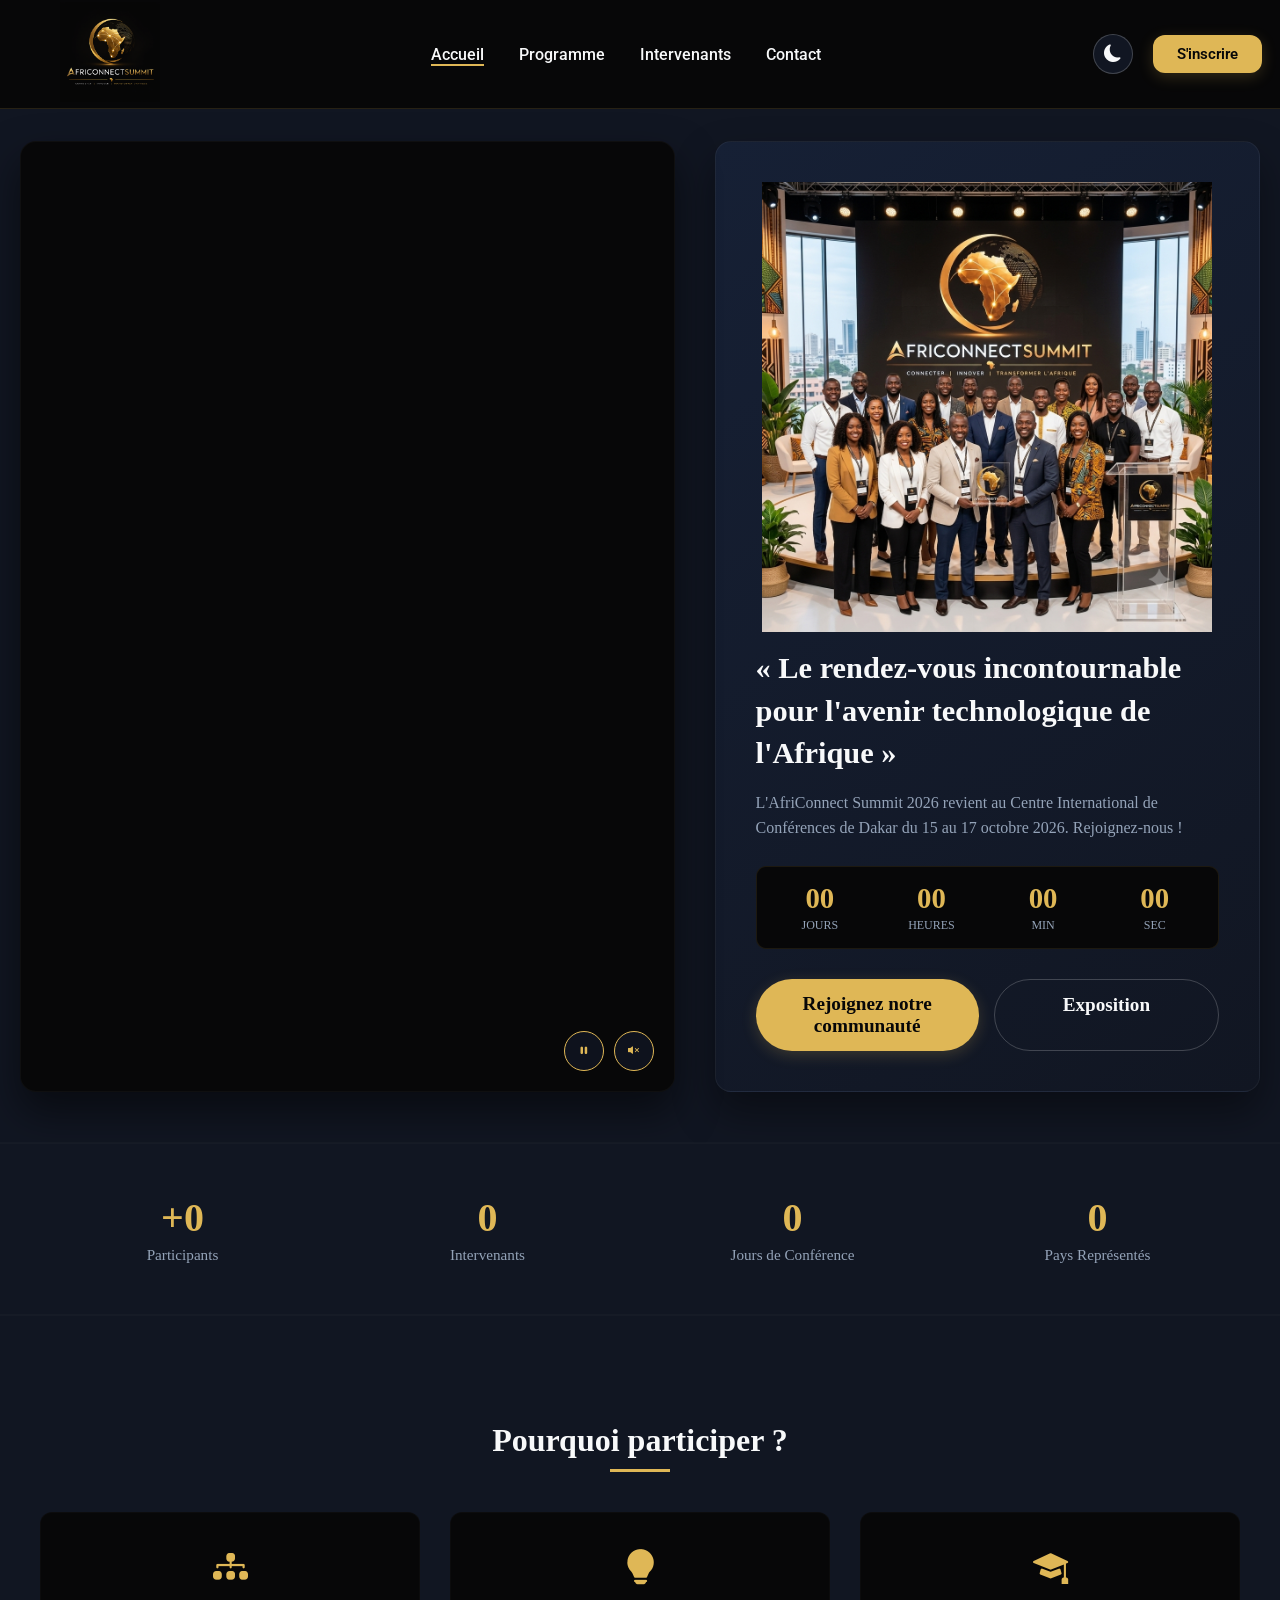
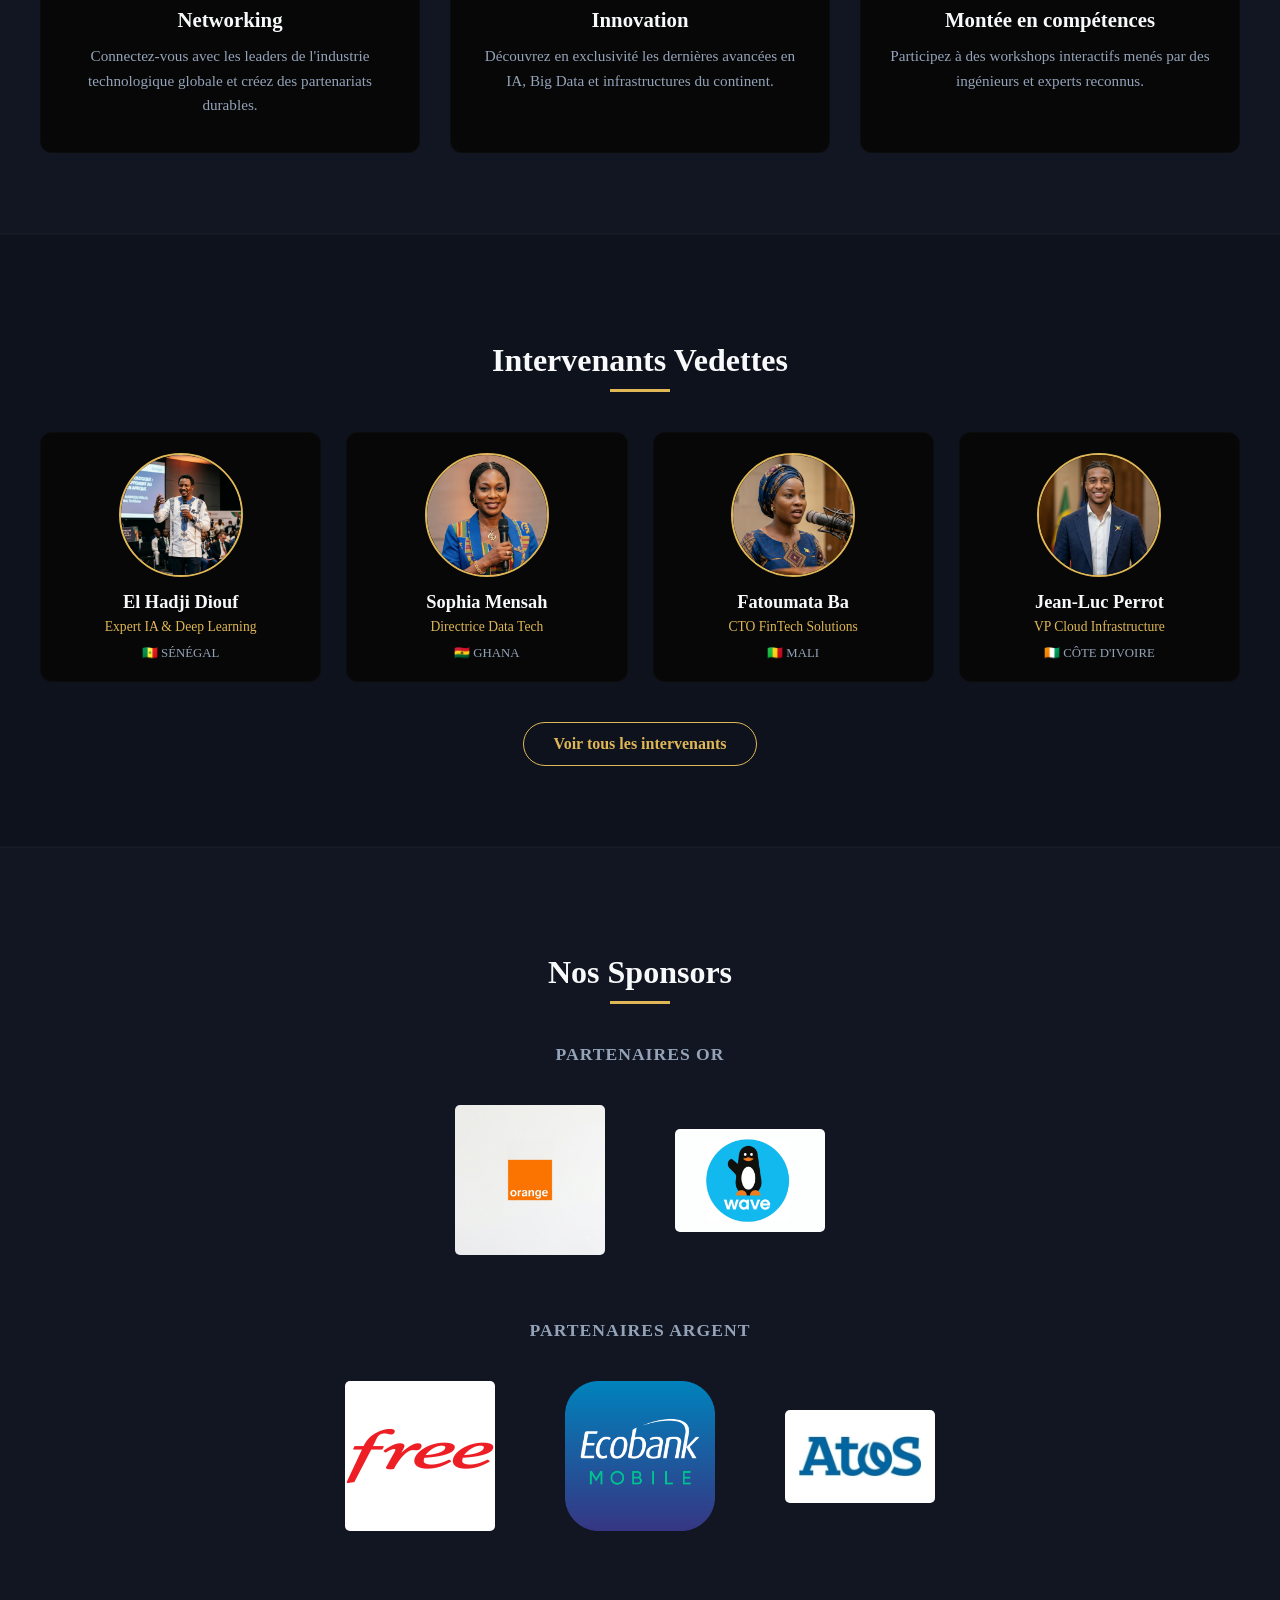
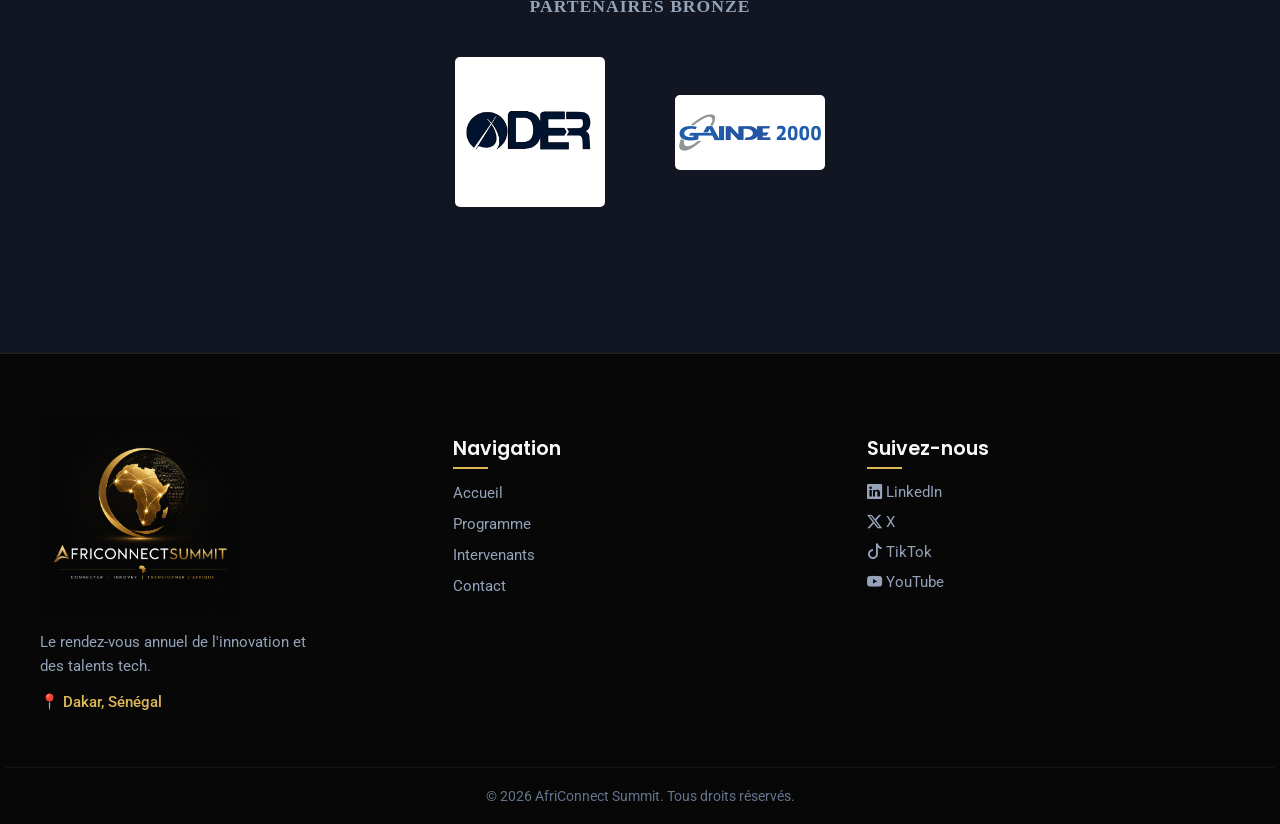
==== commit 47c8fff8: "feat: Ajout du responsive, des animations, des onglets et du filtrage des intervenants" ====
--- a/index.html
+++ b/index.html
@@ -47,7 +47,7 @@
 </header>
  <main>
     <!-- HERO AVEC VIDÉO & COMPTE À REBOURS -->
-    <section class="herovideo">
+    <section class="herovideo section-stats fade-in">
         <div class="herovideo_grid">
             
             <!-- Bloc Gauche  -->
@@ -105,7 +105,7 @@
     </section>
 
     <!-- SECTION CHIFFRES CLÉS (Ajoutée car demandée dans tes consignes !) -->
-    <section class="section-stats">
+    <section class="section-stats section-stats fade-in">
         <div class="container stats_grid">
             <div class="stat_item">
                 <div class="stat_number" data-target="1200">+0</div>
@@ -127,7 +127,7 @@
     </section>
 
     <!-- SECTION POURQUOI PARTICIPER -->
-    <section class="section-why">
+    <section class="section-why section-stats fade-in">
         <div class="container">
             <h2 class="section_title">Pourquoi participer ?</h2>
             <div class="why_flex">
@@ -151,7 +151,7 @@
     </section>
 
     <!-- SECTION INTERVENANTS VEDETTES -->
-    <section class="section-speakers">
+    <section class="section-speakers section-stats fade-in">
         <div class="container">
             <h2 class="section_title">Intervenants Vedettes</h2>
             <div class="speakers_grid">
@@ -199,7 +199,7 @@
     </section>
 
     <!-- SECTION SPONSORS -->
-    <section id="sponsors" class="section-sponsors">
+    <section id="sponsors" class="section-sponsors section-stats fade-in">
         <div class="container">
             <h2 class="section_title">Nos Sponsors</h2>
             
--- a/css/style.css
+++ b/css/style.css
@@ -6,7 +6,9 @@
     --primary: #dfb756;       
     --primary-glow: #fceecc;  
     --secondary: #111622;     
-    --dark: #070708;          
+    --dark: #070708;      
+    --cosecours:#162035;  
+    --bgcol:#0b0f19;  
     --light: #f8f9fa;        
     --text-muted: #94a3b8;   
 
@@ -19,10 +21,11 @@
     --margin: 20px;
     --radius: 12px;
 }
-body {
+body{
     padding-top: 90px;
     margin: 0;
-    background-color: #0b0f19;
+    background-color: var(--bgcol);
+
 
 }
 
@@ -89,7 +92,7 @@
 }
 
 .nav-summit div a{
-    background: linear-gradient(135deg, var(--primary) 0%, #b8860b 100%);
+    background: linear-gradient(135deg, var(--primary) 0%, var(--primary) 100%);
     color: var(--dark);
     padding: 10px 24px;
     font-family: var(--font-text);
@@ -111,6 +114,20 @@
     font-weight: bold;
     border-bottom: 2px solid var(--primary);
 }
+.menu-toggle {
+    display: none; 
+    flex-direction: column;
+    gap: 5px;
+    background: none;
+    border: none;
+    cursor: pointer;
+}
+
+.bar {
+    width: 25px;
+    height: 3px;
+    background-color: #333;
+}
 
 /* INDEX STYLES */
 .container {
@@ -202,7 +219,7 @@
 
 /* Carte Droite du Hero */
 .hero_card {
-    background: linear-gradient(145deg, #162035 0%, var(--secondary) 100%);
+    background: linear-gradient(145deg, var(--cosecours) 0%, var(--secondary) 100%);
     border: 1px solid rgba(255, 255, 255, 0.05);
     border-radius: 16px;
     padding: 40px;
@@ -243,7 +260,7 @@
     display: flex;
     gap: 15px;
     margin-bottom: 30px;
-    background: rgba(0,0,0,0.2);
+    background: var(--dark);
     padding: 15px;
     border-radius: 10px;
     border: 1px solid rgba(223, 183, 86, 0.1);
@@ -480,7 +497,7 @@
 
 
 .logo_gold { 
-    width: 300px;
+    width: 150px;
     border-radius: 20px;   
     padding: 15px;
      
@@ -548,8 +565,8 @@
     margin-bottom: 35px;
 }
 .tab-btn {
-    background: #111622;
-    color: #a0aec0;
+    background: var(--cosecours);
+    color: var(--text-muted);
     border: 1px solid rgba(223, 183, 86, 0.2);
     padding: 12px 35px;
     font-size: 1.05rem;
@@ -622,8 +639,14 @@
     border-radius: 20px;
     font-size: 0.85rem;
 }
-.room-badge.secondary { background: rgba(66, 153, 225, 0.15); color: var(--primary-glow); }
-.room-badge.accent { background: rgba(223, 183, 86, 0.15); color: var(--primary-glow); }
+.room-badge.secondary { 
+    background: var(--text-muted); 
+    color: var(--primary-glow); 
+}
+.room-badge.accent { 
+    background: var(--primary-glow);
+     color: var(--primary-glow);
+ }
 
 
 .themes-section {
@@ -700,7 +723,7 @@
 }
 .contact-info-block {
     flex: 1;
-    background: #111622;
+    background: var(--secondary);
     padding: 40px;
     border-radius: 12px;
     border: 1px solid rgba(255, 255, 255, 0.03);
@@ -813,8 +836,13 @@
     gap: 15px;
 }
 
-.success-alert i { font-size: 1.5rem; }
-.success-alert p { margin: 0; font-weight: 500; }
+.success-alert i { 
+    font-size: 1.5rem;
+ }
+.success-alert p { 
+    margin: 0; 
+    font-weight: 500;
+ }
 
 /* --- BLOC D'INFORMATIONS DROITE --- */
 .info-card {
@@ -884,12 +912,12 @@
     max-height: 0; 
     overflow: hidden;
     transition: max-height 0.35s cubic-bezier(0.4, 0, 0.2, 1);
-    background: #151b2a;
+    background: var(--cosecours);
 }
 .accordion-content p {
     padding: 20px;
     margin: 0;
-    color: #a0aec0;
+    color: var(--text-muted);
     line-height: 1.6;
     font-size: 0.95rem;
 }
@@ -989,7 +1017,7 @@
     width: 100%;
     height: 280px;
     overflow: hidden;
-    background: #161c2a;
+    background: var(--cosecours);
     position: relative;
 }
 .speaker-img-wrapper img {
@@ -1030,6 +1058,310 @@
 .speaker-card:hover .speaker-img-wrapper img {
     transform: scale(1.05);
 }
+/* RESPONSIVE */
+
+/*==================================================
+        RESPONSIVE TABLETTE (1024px)
+===================================================*/
+@media (max-width:1024px){
+
+    .container{
+        padding:0 25px;
+    }
+
+    .nav-summit{
+        padding:15px 25px;
+        width:100%;
+        box-sizing:border-box;
+    }
+
+    .nav-logo{
+        margin-left:0;
+    }
+
+    .herovideo_grid{
+        grid-template-columns:1fr;
+        gap:40px;
+    }
+
+    .hero_badge_img{
+        max-width:320px;
+    }
+
+    .hero_title{
+        font-size:1.8rem;
+        text-align:center;
+    }
+
+    .hero_description{
+        text-align:center;
+    }
+
+    .hero_actions{
+        justify-content:center;
+    }
+
+    .stats_grid{
+        grid-template-columns:repeat(2,1fr);
+    }
+
+    .why_flex{
+        flex-wrap:wrap;
+    }
+
+    .why_item{
+        flex:1 1 45%;
+    }
+
+    .speakers_grid{
+        grid-template-columns:repeat(2,1fr);
+    }
+
+    .themes-grid{
+        grid-template-columns:1fr;
+    }
+
+    .contact-container{
+        flex-direction:column;
+    }
+
+    .footer_container{
+        flex-wrap:wrap;
+    }
+
+}
+
+/*==================================================
+        RESPONSIVE MOBILE (768px)
+===================================================*/
+@media (max-width:768px){
+
+    body{
+        overflow-x:hidden;
+    }
+
+    .nav-summit{
+
+        padding:15px 20px;
+        width:100%;
+    }
+
+    .menu-toggle{
+        display:flex;
+    }
+
+    .nav-summit ul{
+
+        position:absolute;
+        top:80px;
+        left:0;
+
+        width:100%;
+
+        background:var(--dark);
+
+        flex-direction:column;
+
+        align-items:center;
+
+        gap:25px;
+
+        padding:25px 0;
+
+        display:none;
+
+    }
+
+    .nav-summit ul.active{
+        display:flex;
+    }
+
+    .nav-actions a{
+        display:none;
+    }
+
+    .hero_card{
+        padding:25px;
+    }
+
+    .hero_badge_img{
+        max-width:240px;
+    }
+
+    .hero_title{
+        font-size:1.5rem;
+    }
+
+    .countdown_container{
+
+        flex-wrap:wrap;
+
+        justify-content:center;
+
+    }
+
+    .countdown_item{
+
+        width:45%;
+
+    }
+
+    .hero_actions{
+
+        flex-direction:column;
+
+    }
+
+    .btn_cta{
+
+        width:100%;
+
+    }
+
+    .stats_grid{
+
+        grid-template-columns:1fr;
+
+    }
+
+    .why_flex{
+
+        flex-direction:column;
+
+    }
+
+    
+    .speakers-grid{
+        grid-template-columns: 1fr;
+        gap: 20px;
+    }
+
+    .speaker-card{
+        max-width: 420px;
+        width: 100%;
+        margin: 0 auto;
+    }
+
+    .speaker-img-wrapper{
+        height: 320px;
+    }
+
+    .theme-card{
+
+        padding:25px;
+
+    }
+
+    .tabs-container{
+
+        flex-wrap:wrap;
+
+    }
+
+    .tab-btn{
+
+        width:100%;
+
+    }
+
+    .contact-form-block,
+    .contact-info-block{
+
+        padding:25px;
+
+    }
+    
+
+    .footer_container{
+
+        flex-direction:column;
+
+        text-align:center;
+
+    }
+
+    .footer_col img{
+
+        margin:auto auto 20px;
+
+    }
+   
+
+.footer_col h3{
+    display: inline-block;
+    position: absolute;
+}
+
+    .footer_text{
+
+        max-width:none;
+       
+
+    }
+    
+
+}
+
+/*==================================================
+            PETITS SMARTPHONES
+===================================================*/
+
+@media (max-width:480px){
+
+    .hero_title{
+
+        font-size:1.3rem;
+
+    }
+
+    .hero_description p{
+
+        font-size:.95rem;
+
+    }
+
+    .section_title,
+    .section-title-center{
+
+        font-size:1.7rem;
+
+    }
+
+    .banner-content h1{
+
+        font-size:2rem;
+
+    }
+
+    .speaker_img_wrapper{
+
+        width:100px;
+        height:100px;
+
+    }
+
+    .countdown_item span{
+
+        font-size:1.5rem;
+
+    }
+
+    .logo_gold{
+
+        width:110px;
+
+    }
+
+    .schedule-table{
+
+        min-width:700px;
+
+    }
+
+}
+
+
+
 /* Footer Styles */
 .footer-summit {
    background-color: var(--dark);
@@ -1145,3 +1477,75 @@
     margin: 0;
 }
 
+/* JS */
+
+.navbar-scroll{
+    background-color:var(--bgcol);
+    box-shadow:0 8px 20px rgba(0,0,0,0.4);
+    transition:0.3s;
+}
+@media (max-width:768px){
+
+    .menu-toggle{
+        display:flex;
+    }
+
+    .nav-summit ul{
+
+        display:none;
+        flex-direction:column;
+
+        position:absolute;
+        top:80px;
+        left:0;
+
+        width:100%;
+
+        background:#111622;
+
+        padding:20px;
+    }
+
+    .nav-summit ul.active{
+        display:flex;
+    }
+
+}
+/* ===========================
+   ANIMATIONS AU SCROLL
+=========================== */
+
+.fade-in,
+.slide-in,
+.zoom-in{
+
+    opacity:0;
+    transition:all 0.8s ease;
+
+}
+
+.fade-in{
+    transform:translateY(30px);
+}
+
+.slide-in{
+    transform:translateX(-50px);
+}
+
+.zoom-in{
+    transform:scale(0.8);
+}
+
+.visible{
+
+    opacity:1;
+    transform:translateX(0) translateY(0) scale(1);
+
+}
+.speaker-card{
+    transition:0.3s;
+}
+
+.speaker-card.hidden{
+    display:none;
+}
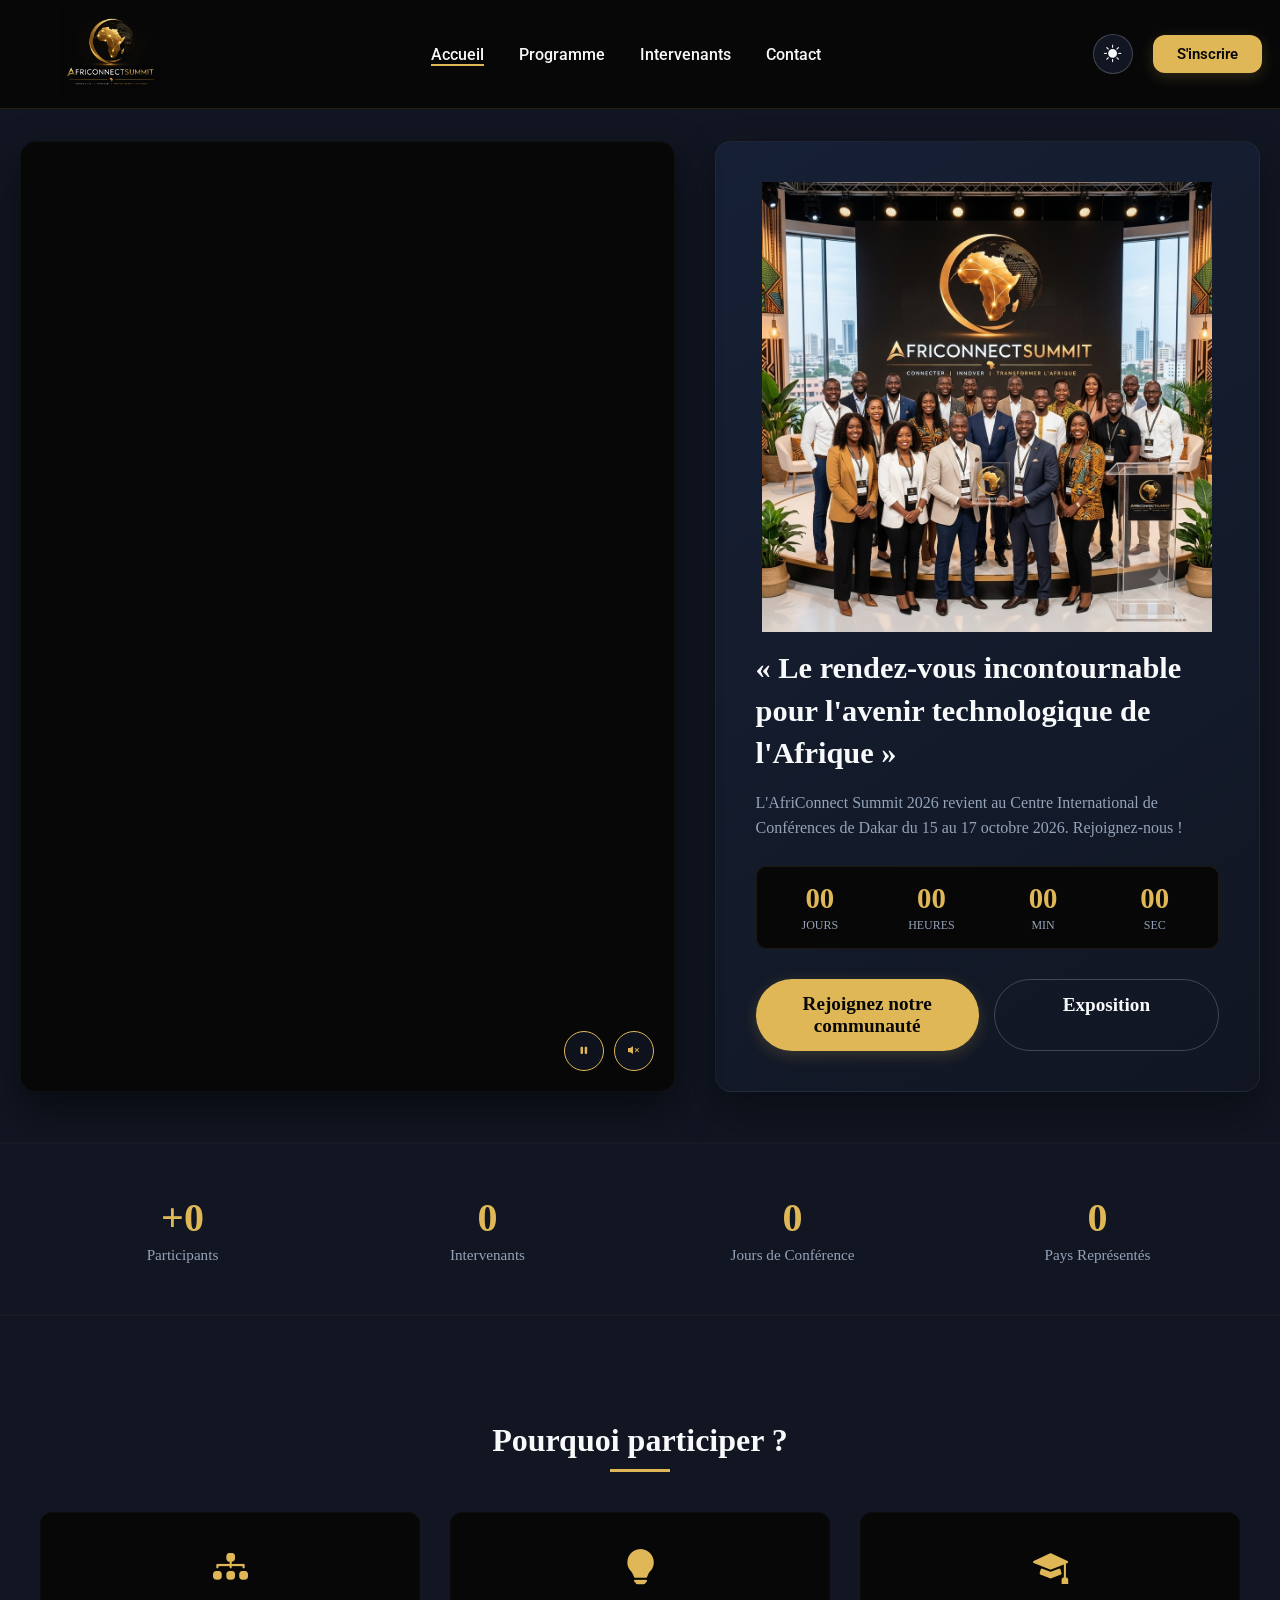
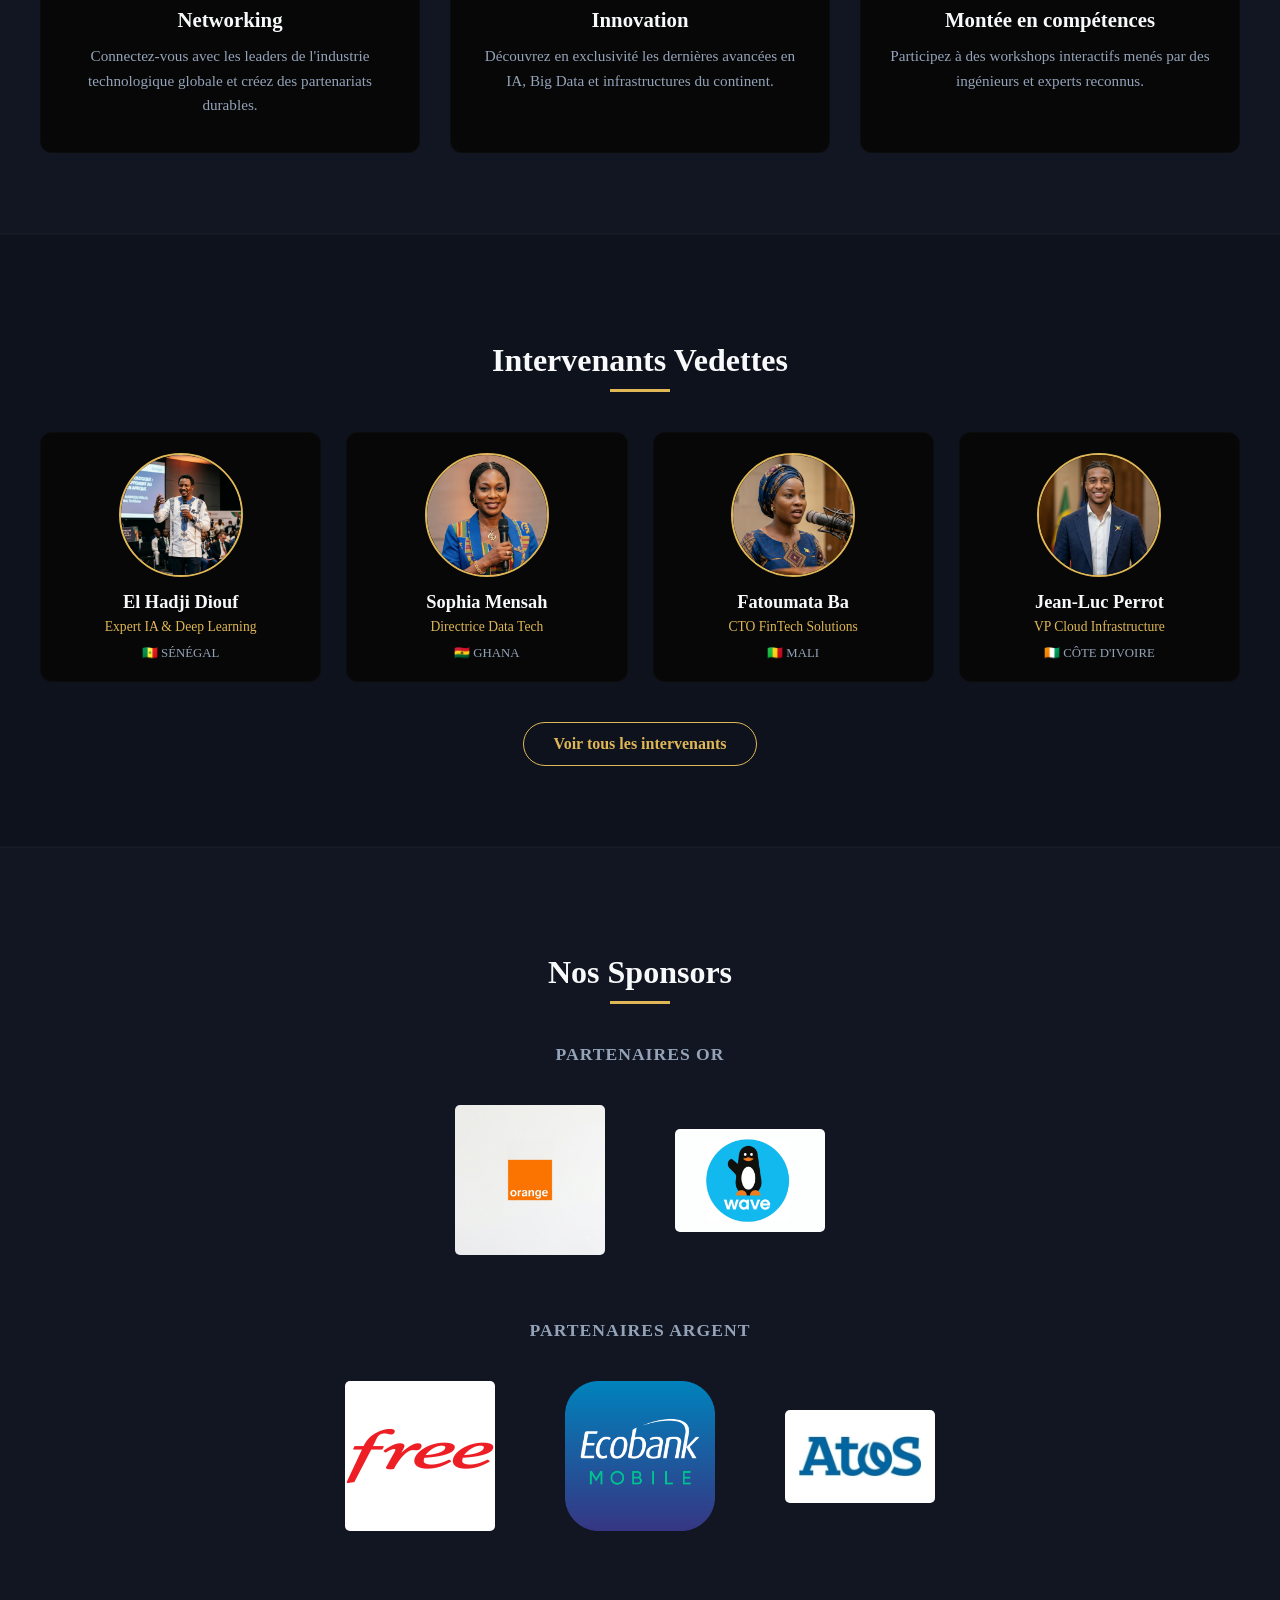
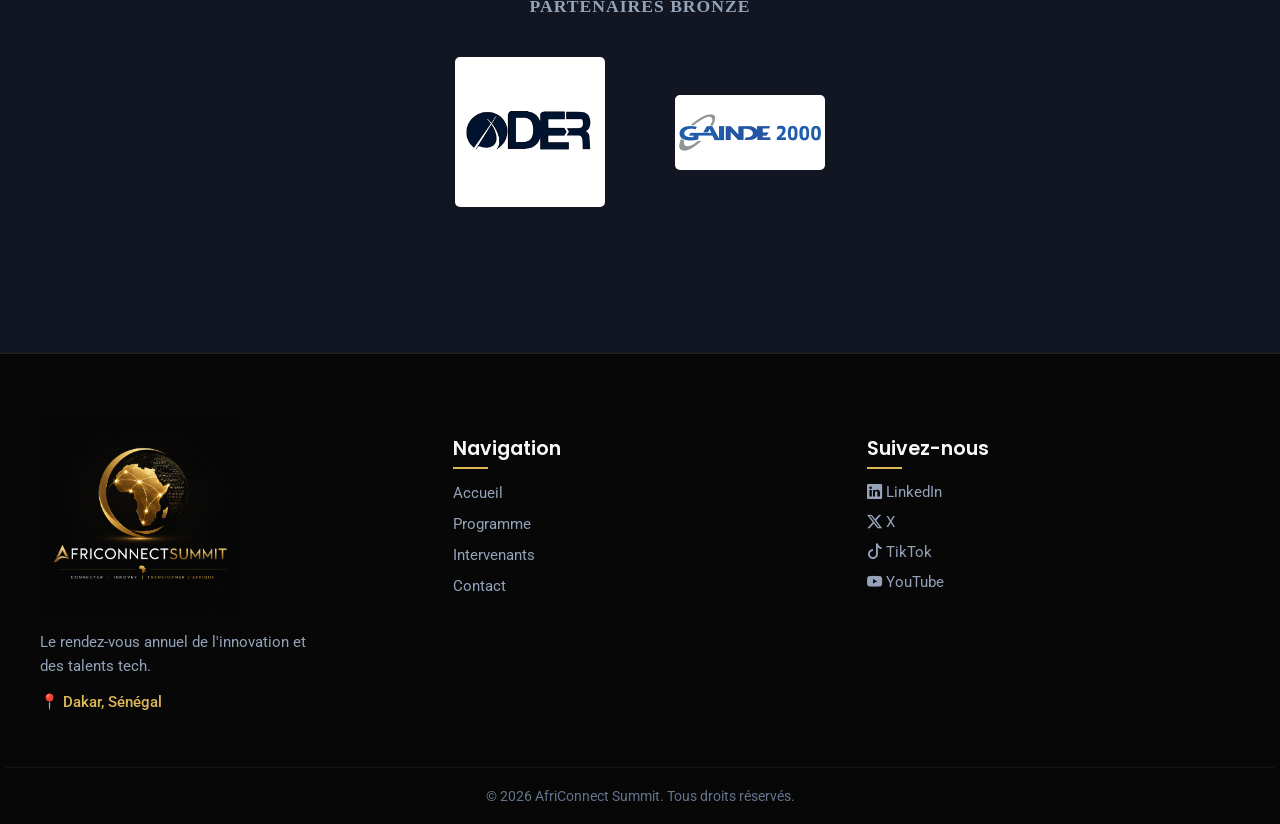
==== commit e031eb31: "feat: ajout du Dark/Light Mode, de la validation du formulaire, du bouton retour en haut et de l'ann" ====
--- a/index.html
+++ b/index.html
@@ -235,7 +235,7 @@
 </main>
 
 
-
+ 
 
 
 
@@ -282,10 +282,13 @@
     </div>
 
     <div class="footer_bottom">
-        <p>© 2026 AfriConnect Summit. Tous droits réservés.</p>
+        <p>© <span id="currentYear"></span> AfriConnect Summit. Tous droits réservés.</p>
     </div>
 </footer>
 
+<button id="backToTop" aria-label="Retour en haut">
+    <i class="bi bi-arrow-up"></i>
+</button>
 
     <script src="js/main.js"></script> <!-- Script JavaScript -->
 
--- a/css/style.css
+++ b/css/style.css
@@ -1549,3 +1549,49 @@
 .speaker-card.hidden{
     display:none;
 }
+/* Bouton Retour en haut */
+#backToTop{
+    position: fixed;
+    bottom: 25px;
+    right: 25px;
+    width: 50px;
+    height: 50px;
+    border: none;
+    border-radius: 50%;
+    background: var(--primary);
+    color: var(--dark);
+    font-size: 1.3rem;
+    cursor: pointer;
+    display: flex;
+    justify-content: center;
+    align-items: center;
+
+    opacity: 0;
+    visibility: hidden;
+
+    transition: all .3s ease;
+    box-shadow: 0 5px 15px rgba(0,0,0,.3);
+
+    z-index: 1000;
+}
+
+#backToTop.show{
+    opacity: 1;
+    visibility: visible;
+}
+
+#backToTop:hover{
+    transform: translateY(-5px);
+    background: var(--primary-glow);
+}
+[data-theme="light"]{
+
+    --secondary:#f5f5f5;
+    --dark:#ffffff;
+    --cosecours:#e9edf5;
+    --bgcol:#ffffff;
+
+    --light:#111111;
+    --text-muted:#555555;
+
+}
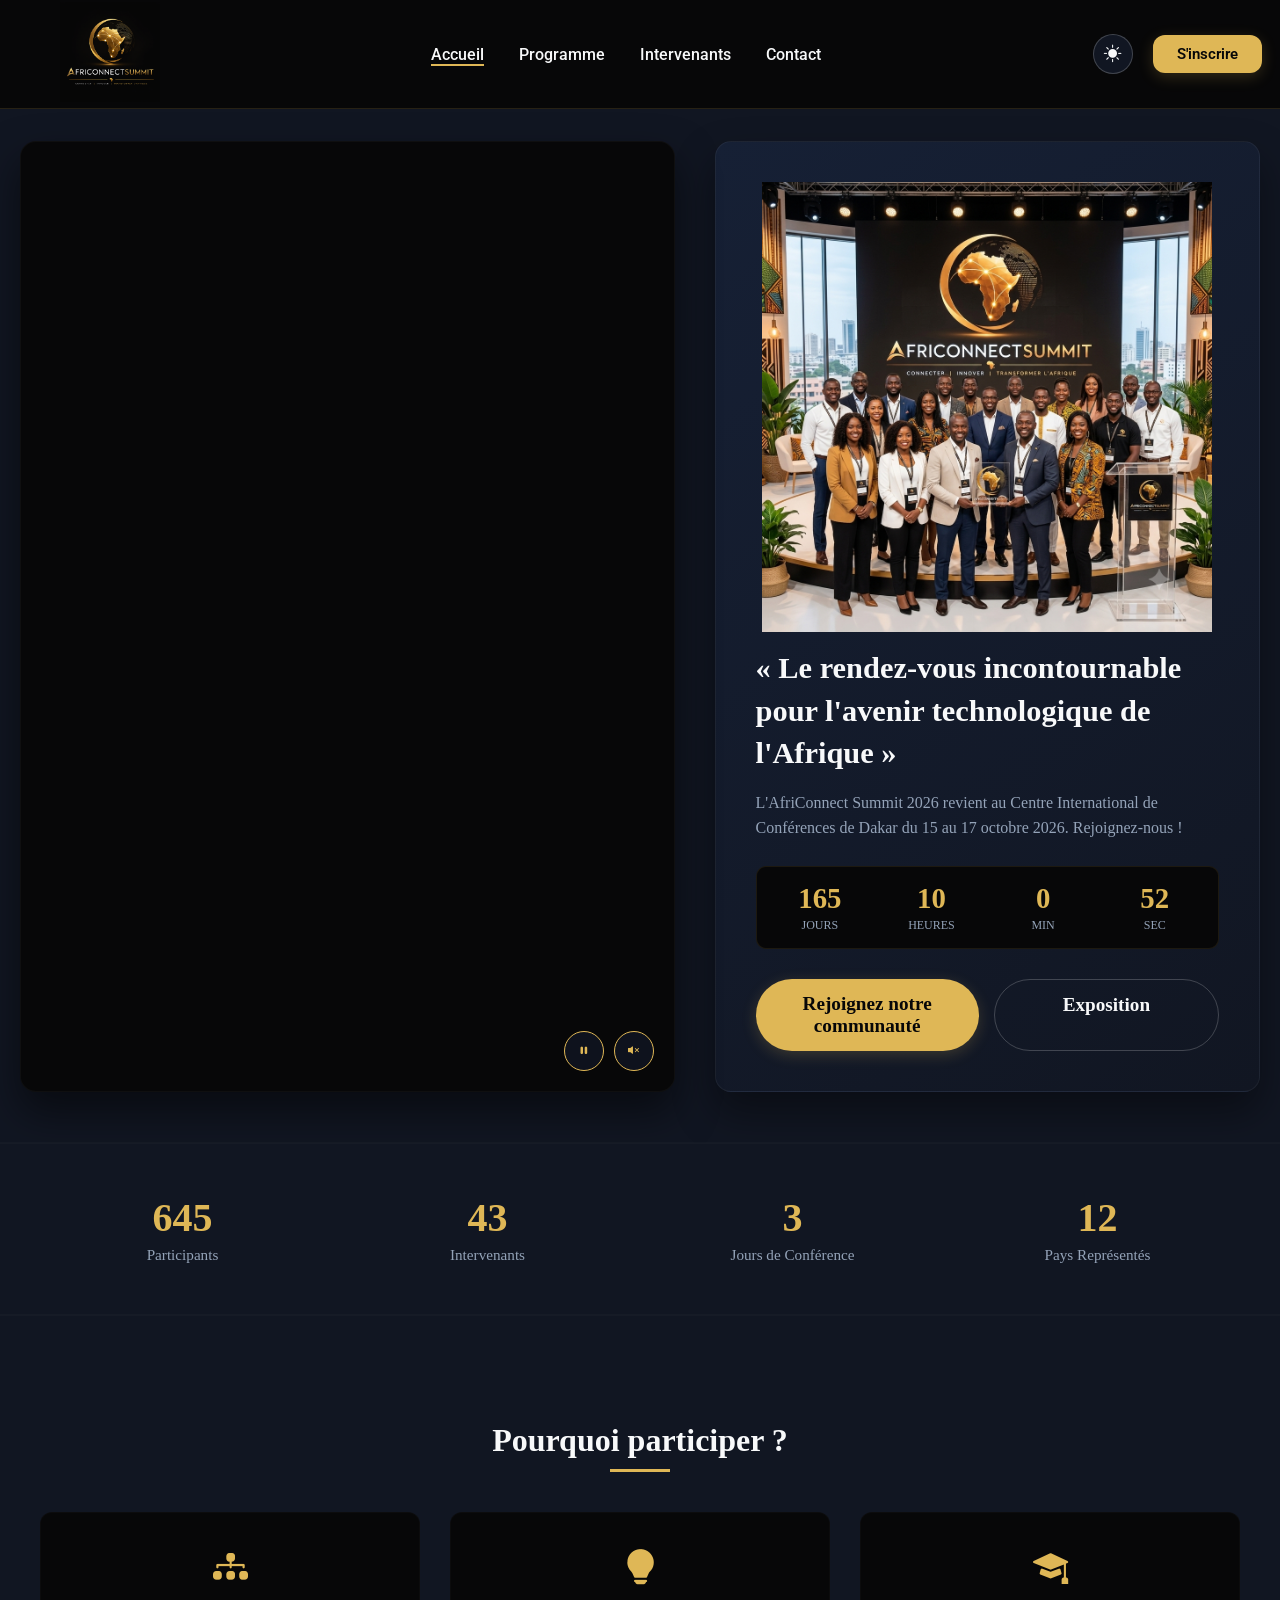
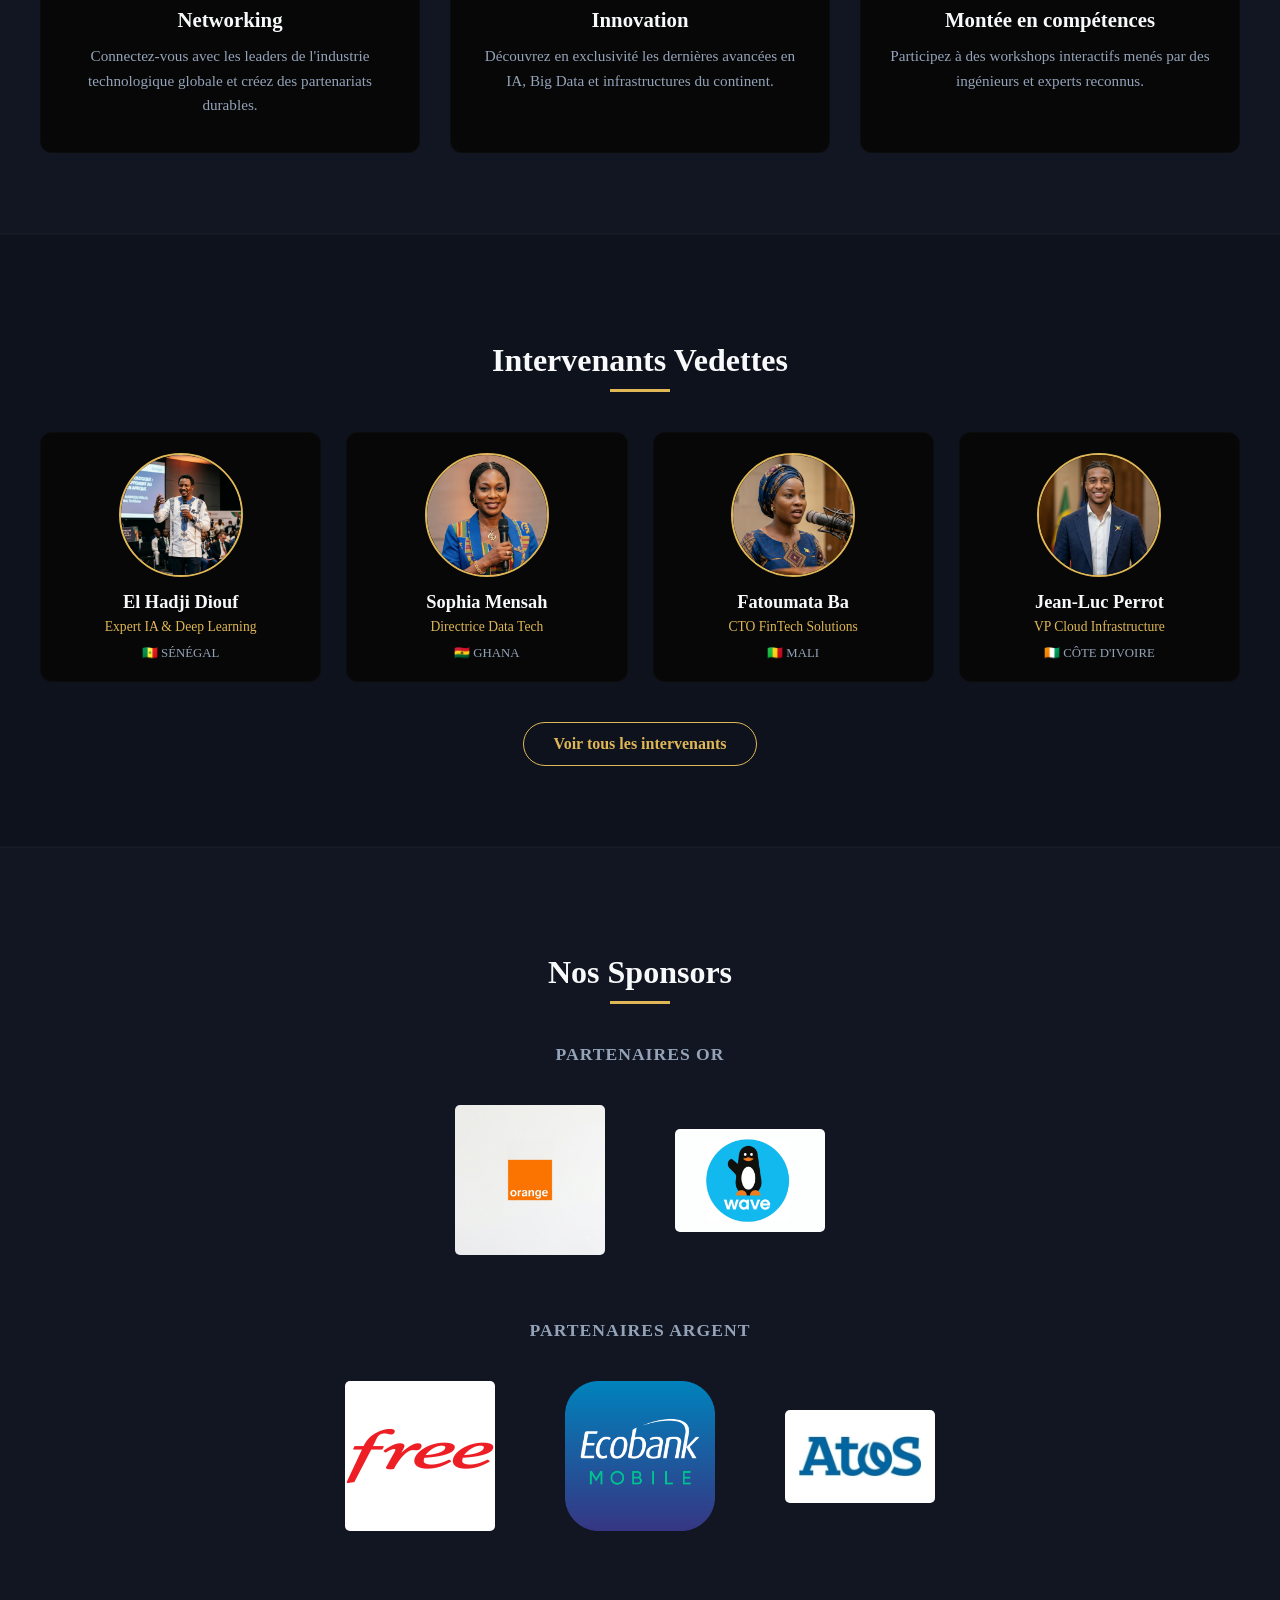
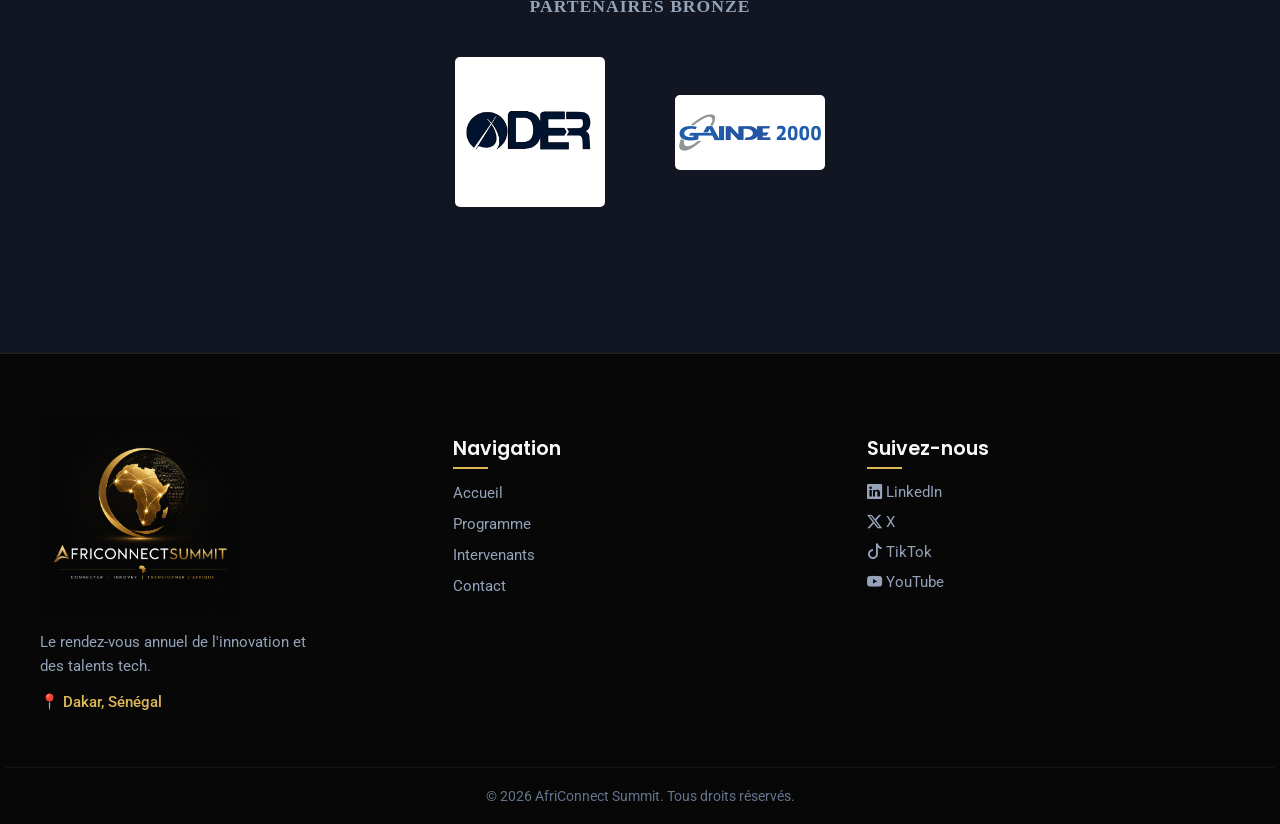
==== commit 02e10527: "feat: ajout d'un accordéon FAQ en CSS pur, contrôles vidéo en JavaScript et commentaires du code" ====
--- a/index.html
+++ b/index.html
@@ -15,7 +15,7 @@
     
 </head>
 <body>
-    
+    <!-- LES LIENS  -->
     <header>
     <nav class="nav-summit">
         <div class="nav-logo">
@@ -45,6 +45,9 @@
     </nav>
     
 </header>
+
+<!-- CORPS -->
+ 
  <main>
     <!-- HERO AVEC VIDÉO & COMPTE À REBOURS -->
     <section class="herovideo section-stats fade-in">
@@ -53,7 +56,7 @@
             <!-- Bloc Gauche  -->
             <div class="video_wrapper">
                 <video autoplay loop muted playsinline class="main_video">
-                    <source src="images/video.mp4" type="video/mp4">
+                    <source src="images/afric.mp4" type="video/mp4">
                 </video>
                 <div class="button_video">
                     <button id="play-pause-btn" aria-label="Play/Pause"><i class="bi bi-pause-fill"></i></button>
@@ -235,6 +238,7 @@
 </main>
 
 
+<!-- FOOTER -->
  
 
 
--- a/css/style.css
+++ b/css/style.css
@@ -1,76 +1,97 @@
+/* ================================================
+   IMPORT DES POLICES GOOGLE FONTS
+   Poppins (titres) et Roboto (texte courant)
+================================================ */
 @import url('https://fonts.googleapis.com/css2?family=Poppins:wght@500;600;700&family=Roboto:wght@400;500&display=swap');
 
 
+/* ================================================
+   VARIABLES CSS GLOBALES (:root)
+   Centralise les couleurs, polices et espacements
+   réutilisés partout dans le site.
+================================================ */
 :root {
     
-    --primary: #dfb756;       
-    --primary-glow: #fceecc;  
-    --secondary: #111622;     
-    --dark: #070708;      
-    --cosecours:#162035;  
-    --bgcol:#0b0f19;  
-    --light: #f8f9fa;        
-    --text-muted: #94a3b8;   
+    --primary: #dfb756;        /* Couleur dorée principale (accents, boutons) */
+    --primary-glow: #fceecc;   /* Version claire de la couleur primaire (halo/contraste) */
+    --secondary: #111622;      /* Couleur de fond secondaire (cartes, blocs) */
+    --dark: #070708;           /* Couleur très sombre (fond général, navbar) */
+    --cosecours:#162035;       /* Couleur intermédiaire pour dégradés et fonds */
+    --bgcol:#0b0f19;           /* Couleur de fond principale du site (thème sombre) */
+    --light: #f8f9fa;          /* Couleur claire pour le texte principal */
+    --text-muted: #94a3b8;     /* Couleur grise pour le texte secondaire/atténué */
 
    
-    --font-title: 'Poppins', sans-serif;
-    --font-text: 'Roboto', sans-serif;
+    --font-title: 'Poppins', sans-serif;  /* Police utilisée pour les titres */
+    --font-text: 'Roboto', sans-serif;    /* Police utilisée pour le texte courant */
 
    
-    --padding: 60px;
-    --margin: 20px;
-    --radius: 12px;
-}
+    --padding: 60px;   /* Espacement interne standard réutilisable */
+    --margin: 20px;    /* Marge standard réutilisable */
+    --radius: 12px;    /* Rayon d'arrondi standard réutilisable */
+}
+
+/* ================================================
+   STYLES DE BASE DU BODY
+================================================ */
 body{
-    padding-top: 90px;
+    padding-top: 90px;              /* Laisse de la place pour la navbar fixe en haut */
     margin: 0;
-    background-color: var(--bgcol);
-
-
-}
-
+    background-color: var(--bgcol); /* Fond sombre par défaut */
+}
+
+/* ================================================
+   BARRE DE NAVIGATION (NAVBAR)
+================================================ */
 .nav-summit{
     display: flex;
-    justify-content: space-between;
+    justify-content: space-between;  /* Logo à gauche, liens/actions à droite */
     align-items: center;
     padding:2px var(--margin);
     background-color: var(--dark);
-    position: fixed;
+    position: fixed;                 /* Reste visible en haut lors du scroll */
     top: 0;
     left: 0;
     width: 97%;
-    z-index: 1000;
-    border-bottom: 1px solid rgba(223, 183, 86, 0.15);
-
-}
+    z-index: 1000;                   /* Passe au-dessus du reste du contenu */
+    border-bottom: 1px solid rgba(223, 183, 86, 0.15); /* Fine ligne dorée subtile */
+
+}
+
+/* Conteneur des actions à droite de la navbar (bouton thème, CTA...) */
 .nav-actions {
     display: flex;
     align-items: center;
     gap: 20px;
 }
+
+/* Bouton rond pour basculer entre thème clair et sombre */
 #theme-toggle {
     background-color: var(--secondary);
     border: 1px solid rgba(255, 255, 255, 0.2);
     color: var(--light);
     width: 40px;
     height: 40px;
-    border-radius: 50%;
+    border-radius: 50%;              /* Forme circulaire */
     cursor: pointer;
     display: flex;
     align-items: center;
     justify-content: center;
     font-size: 1.1rem;
-    transition: all 0.3s ease;
+    transition: all 0.3s ease;       /* Animation douce au survol */
 }
 
 #theme-toggle:hover {
     background-color: var(--light);
     color: var(--dark);
-    transform: scale(1.05);
-}
+    transform: scale(1.05);          /* Léger agrandissement au survol */
+}
+
 .nav-logo{
     margin-left: 40px;
 }
+
+/* Liste des liens de navigation */
 .nav-summit ul{
     display: flex;
     gap: 35px;
@@ -88,9 +109,10 @@
 }
 
 .nav-summit ul li a:hover{
-    color: var(--primary);
-}
-
+    color: var(--primary);           /* Couleur dorée au survol d'un lien */
+}
+
+/* Bouton d'action principal dans la navbar (ex: "S'inscrire") */
 .nav-summit div a{
     background: linear-gradient(135deg, var(--primary) 0%, var(--primary) 100%);
     color: var(--dark);
@@ -104,16 +126,18 @@
     transition: transform 0.2s ease, box-shadow 0.2s ease;
 }
 .nav-summit div a:hover{
-    transform: translateY(-5px);
+    transform: translateY(-5px);     /* Effet de "soulèvement" au survol */
     box-shadow: 0 6px 20px rgba(214, 174, 80, 0.317);
 }
 
-
+/* Style générique pour un lien/élément "actif" (ex: page en cours) */
 .active {
     color: var(--primary);
     font-weight: bold;
     border-bottom: 2px solid var(--primary);
 }
+
+/* Bouton "hamburger" pour le menu mobile — caché par défaut sur desktop */
 .menu-toggle {
     display: none; 
     flex-direction: column;
@@ -123,19 +147,25 @@
     cursor: pointer;
 }
 
+/* Chacune des 3 barres du bouton hamburger */
 .bar {
     width: 25px;
     height: 3px;
     background-color: #333;
 }
 
-/* INDEX STYLES */
+/* ================================================
+   STYLES GÉNÉRAUX DE LA PAGE D'ACCUEIL (INDEX)
+================================================ */
+
+/* Conteneur centré avec largeur maximale, utilisé dans plusieurs sections */
 .container {
     max-width: 1200px;
     margin: 0 auto;
     padding: 0 var(--margin);
 }
 
+/* Titre de section centré avec petit trait décoratif en dessous */
 .section_title {
     text-align: center;
     font-size: 2rem;
@@ -150,18 +180,22 @@
     width: var(--padding);
     height: 3px;
     background: var(--primary);
-    margin: 10px auto 0 auto;
-}
-/* HERO STRUCTURE */
+    margin: 10px auto 0 auto;        /* Trait doré centré sous le titre */
+}
+
+/* ================================================
+   SECTION HERO (VIDÉO + CARTE D'INTRODUCTION)
+================================================ */
 
 .herovideo {
     padding: 60px 0;
-    min-height: 100vh; 
+    min-height: 100vh;               /* Occupe toute la hauteur de l'écran */
     display: flex;
     align-items: center;
     justify-content: center;
 }
 
+/* Grille à deux colonnes : vidéo (plus large) + carte d'infos */
 .herovideo_grid {
     display: grid;
     grid-template-columns: 1.2fr 1fr;
@@ -170,14 +204,14 @@
     padding: 0 var(--margin);
     width: 100%;
     align-items: stretch;
-    animation: fadeInUp 1s ease-out forwards; 
-}
-
-/* Bloc Vidéo */
+    animation: fadeInUp 1s ease-out forwards;  /* Animation d'apparition (définie ailleurs) */
+}
+
+/* --- Bloc Vidéo --- */
 .video_wrapper {
     position: relative;
     border-radius: 16px;
-    overflow: hidden;
+    overflow: hidden;                /* Coupe la vidéo aux coins arrondis */
     box-shadow: 0 20px 40px rgba(0,0,0,0.5);
     background-color: var(--dark);
     border: 1px solid rgba(255,255,255,0.03);
@@ -186,9 +220,10 @@
 .main_video {
     width: 100%;
     height: 100%;
-    object-fit: cover;
-}
-
+    object-fit: cover;                /* La vidéo remplit le cadre sans se déformer */
+}
+
+/* Boutons flottants superposés sur la vidéo (play/pause, son...) */
 .button_video {
     position: absolute;
     bottom: 20px;
@@ -217,7 +252,7 @@
     color: var(--dark);
 }
 
-/* Carte Droite du Hero */
+/* --- Carte Droite du Hero (titre, description, CTA) --- */
 .hero_card {
     background: linear-gradient(145deg, var(--cosecours) 0%, var(--secondary) 100%);
     border: 1px solid rgba(255, 255, 255, 0.05);
@@ -225,20 +260,19 @@
     padding: 40px;
     display: flex;
     flex-direction: column;
-    justify-content: space-between;
+    justify-content: space-between;   /* Répartit le contenu du haut en bas */
     box-shadow: 0 20px 40px rgba(0,0,0,0.4);
 }
 
 .hero_badge { 
     margin-bottom: 15px;
-   display: flex;
+    display: flex;
     justify-content: center;
- }
+}
 .hero_badge_img {
-     max-width: 450px;
+    max-width: 450px;
     display: block;
-
-     }
+}
 
 .hero_title {
     font-size: 1.9rem;
@@ -267,7 +301,7 @@
 }
 
 .countdown_item {
-    flex: 1;
+    flex: 1;                          /* Chaque unité (jours/heures/min/sec) prend la même largeur */
     text-align: center;
 }
 
@@ -284,7 +318,7 @@
     text-transform: uppercase;
 }
 
-/* Actions CTA */
+/* --- Boutons d'action (CTA) du Hero --- */
 .hero_actions {
     display: flex;
     gap: 15px;
@@ -297,7 +331,7 @@
     text-decoration: none;
     font-weight: 600;
     font-size: 0.95rem;
-    border-radius: 50px; 
+    border-radius: 50px;              /* Bouton en forme de pilule */
     transition: transform 0.2s ease, box-shadow 0.2s ease;
 }
 
@@ -316,17 +350,19 @@
 }
 
 .btn_cta:hover {
-    transform: translateY(-2px);
+    transform: translateY(-2px);      /* Léger soulèvement au survol */
 }
 .btn_primary:hover { 
     background: var(--primary);
- }
+}
 .btn_secondary:hover {
-     background: rgba(255,255,255,0.05);
-     border-color: var(--light);
-     }
-
-/* --- SECTION STATISTIQUES (CHIFFRES CLÉS) --- */
+    background: rgba(255,255,255,0.05);
+    border-color: var(--light);
+}
+
+/* ================================================
+   SECTION STATISTIQUES (CHIFFRES CLÉS)
+================================================ */
 .section-stats {
     background: var(--secondary);
     padding: 50px 0;
@@ -336,7 +372,7 @@
 
 .stats_grid {
     display: grid;
-    grid-template-columns: repeat(4, 1fr);
+    grid-template-columns: repeat(4, 1fr);  /* 4 statistiques par ligne */
     gap: 20px;
     text-align: center;
 }
@@ -353,7 +389,9 @@
     color: var(--text-muted);
 }
 
-/* --- SECTION POURQUOI PARTICIPER --- */
+/* ================================================
+   SECTION "POURQUOI PARTICIPER"
+================================================ */
 .section-why { padding: 80px 0; }
 
 .why_flex {
@@ -363,7 +401,7 @@
 }
 
 .why_item {
-    flex: 1;
+    flex: 1;                          /* Les 3 blocs se partagent l'espace équitablement */
     background: var(--dark);
     padding: 35px 25px;
     border-radius: 12px;
@@ -373,8 +411,8 @@
 }
 
 .why_item:hover {
-     transform: translateY(-5px); 
-    }
+    transform: translateY(-5px);      /* Effet de survol "flottant" */
+}
 
 .why_icon {
     font-size: 2.2rem;
@@ -383,26 +421,28 @@
 }
 
 .why_item h3 {
-     margin: 0 0 12px 0; 
-     font-size: 1.3rem; 
-     color: var(--light);
-     }
+    margin: 0 0 12px 0; 
+    font-size: 1.3rem; 
+    color: var(--light);
+}
 .why_item p { 
     margin: 0; 
     color: var(--text-muted); 
     font-size: 0.95rem; 
     line-height: 1.6;
- }
-
-/* --- SECTION INTERVENANTS VEDETTES --- */
+}
+
+/* ================================================
+   SECTION INTERVENANTS VEDETTES (accueil)
+================================================ */
 .section-speakers {
-     padding: 80px 0;
-      background: rgba(255,255,255,0.01);
-     }
+    padding: 80px 0;
+    background: rgba(255,255,255,0.01);
+}
 
 .speakers_grid {
     display: grid;
-    grid-template-columns: repeat(4, 1fr); 
+    grid-template-columns: repeat(4, 1fr);  /* 4 cartes par ligne */
     gap: 25px;
 }
 
@@ -420,6 +460,7 @@
     box-shadow: 0 10px 25px rgba(223, 183, 86, 0.1);
 }
 
+/* Photo ronde de l'intervenant */
 .speaker_img_wrapper {
     width: 120px;
     height: 120px;
@@ -431,29 +472,30 @@
 
 .speaker_img { 
     width: 100%;
-     height: 100%;
-      object-fit: cover;
-     }
+    height: 100%;
+    object-fit: cover;
+}
 .speaker_card h3 { 
     font-size: 1.15rem;
-     margin: 0 0 6px 0;
-      color: var(--light);
-     }
+    margin: 0 0 6px 0;
+    color: var(--light);
+}
 .speaker_role {
-     color: var(--primary);
-     font-size: 0.85rem;
-      margin: 0 0 8px 0;
-     }
+    color: var(--primary);
+    font-size: 0.85rem;
+    margin: 0 0 8px 0;
+}
 .speaker_country {
-     color: var(--text-muted); 
-     font-size: 0.8rem; 
-     text-transform: uppercase; 
-    }
+    color: var(--text-muted); 
+    font-size: 0.8rem; 
+    text-transform: uppercase; 
+}
 
 .speakers_action { 
     text-align: center; 
     margin-top: 40px;
- }
+}
+/* Bouton "Voir tous les intervenants" */
 .btn_view {
     display: inline-block;
     padding: var(--radius) 30px;
@@ -466,13 +508,15 @@
 }
 .btn_view:hover { 
     background: var(--primary);
-     color: var(--dark);
-     }
-
-/* --- SECTION SPONSORS ) --- */
+    color: var(--dark);
+}
+
+/* ================================================
+   SECTION SPONSORS
+================================================ */
 .section-sponsors { 
     padding: 80px 0;
- }
+}
 
 .sponsors_tier {
     text-align: center;
@@ -492,24 +536,23 @@
     justify-content: center;
     align-items: center;
     gap: 40px;
-    flex-wrap: wrap;
-}
-
+    flex-wrap: wrap;                  /* Passe à la ligne si trop de logos */
+}
 
 .logo_gold { 
     width: 150px;
     border-radius: 20px;   
     padding: 15px;
-     
-     }
-
-
-/* PAGE BANNER STYLES */ 
+}
+
+/* ================================================
+   BANNIÈRE DE PAGE (utilisée sur les pages internes)
+================================================ */
 .page-banner {
     width: 100%;
     min-height: 220px;
     background: linear-gradient(135deg, rgba(7, 7, 8, 0.8) 0%, rgba(7, 7, 8, 0.5) 100%), 
-                url(../images/page.png) no-repeat right center / cover;
+                url(../images/page.png) no-repeat right center / cover;  /* Image de fond assombrie */
     display: flex;
     align-items: center;
     justify-content: center;
@@ -524,8 +567,9 @@
     margin:0 0 10px 0;
     font-weight: 700;
     letter-spacing: 1px;
-   
-}
+}
+
+/* Fil d'ariane (breadcrumb) : Accueil > Page actuelle */
 .breadcrumb {
     font-family:var(--font-text);
     font-size: 0.95rem;
@@ -551,13 +595,17 @@
     font-weight: 500;
 }
 
-/* Programme section styles */
+/* ================================================
+   SECTION PROGRAMME (onglets + tableau des horaires)
+================================================ */
 
 .program-section {
     max-width: 1100px;
     margin: 60px auto;
     padding: 0 20px;
 }
+
+/* Conteneur des boutons d'onglets (Jour 1, Jour 2...) */
 .tabs-container {
     display: flex;
     justify-content: center;
@@ -579,29 +627,37 @@
     border-color: var(--light);
     color: var(--primary-glow);
 }
+/* Style du bouton d'onglet actuellement sélectionné (géré en JS) */
 .tab-btn.active {
     background: var(--primary);
     color: var(--dark);
     border-color: var(--primary);
     box-shadow: 0 4px 15px rgba(223, 183, 86, 0.3);
 }
+
+/* Contenu associé à chaque onglet : caché par défaut */
 .tab-content {
     display: none; 
     opacity: 0;
     transform: translateY(10px);
     transition: opacity 0.4s ease, transform 0.4s ease;
 }
+/* Contenu affiché lorsque son onglet est actif */
 .tab-content.active {
     display: block;
     opacity: 1;
     transform: translateY(0);
 }
+
+/* Permet de faire défiler le tableau horizontalement sur petit écran */
 .table-responsive {
     overflow-x: auto;
     border-radius: 12px;
     box-shadow: 0 10px 30px rgba(0, 0, 0, 0.5);
     border: 1px solid rgba(255, 255, 255, 0.05);
 }
+
+/* Tableau des horaires du programme */
 .schedule-table {
     width: 100%;
     border-collapse: collapse;
@@ -622,7 +678,7 @@
     border-bottom: 1px solid rgba(255, 255, 255, 0.05);
 }
 .schedule-table tbody tr:nth-child(even) {
-    background-color: var(--secondary);
+    background-color: var(--secondary);   /* Alternance de lignes (zébrage) */
 }
 .schedule-table tbody tr:hover {
     background-color: rgba(223, 183, 86, 0.03);
@@ -630,8 +686,9 @@
 .time-col {
     color: var(--primary);
     font-weight: 600;
-    white-space: nowrap;
-}
+    white-space: nowrap;              /* Empêche l'heure de passer à la ligne */
+}
+/* Petit badge indiquant la salle */
 .room-badge {
     background: rgba(255, 255, 255, 0.08);
     color: var(--light);
@@ -645,10 +702,12 @@
 }
 .room-badge.accent { 
     background: var(--primary-glow);
-     color: var(--primary-glow);
- }
-
-
+    color: var(--secondary);
+}
+
+/* ================================================
+   SECTION THÈMES DU SOMMET
+================================================ */
 .themes-section {
     max-width: 1100px;
     margin: 100px auto;
@@ -670,7 +729,7 @@
 }
 .themes-grid {
     display: grid;
-    grid-template-columns: repeat(2, 1fr);
+    grid-template-columns: repeat(2, 1fr);   /* 2 cartes par ligne */
     gap: 30px;
 }
 
@@ -701,20 +760,23 @@
     line-height: 1.6;
 }
 
-
-/* CONTACT SECTION STYLES */ 
+/* ================================================
+   SECTION CONTACT (formulaire + infos)
+================================================ */
 .contact-section {
     max-width: 1100px;
     margin: 60px auto;
     padding: 0 20px;
 }
+
+/* Conteneur en 2 colonnes : formulaire (large) + bloc infos */
 .contact-container {
     display: flex;
     gap: 40px;
     align-items: flex-start;
 }
 .contact-form-block {
-    flex: 1.6;
+    flex: 1.6;                        /* Le formulaire prend plus de place que les infos */
     background: var(--dark);
     padding: 40px;
     border-radius: 12px;
@@ -746,6 +808,8 @@
     background: var(--primary);
     margin-top: 8px;
 }
+
+/* --- Style des champs du formulaire --- */
 .form-group {
     margin-bottom: 22px;
     display: flex;
@@ -771,7 +835,7 @@
     outline: none;
     transition: all 0.3s ease;
 }
-/* VALIDATION STYLES */
+/* --- STYLES DE VALIDATION (liés au script JS) --- */
 .form-group input:focus,
 .form-group select:focus,
 .form-group textarea:focus {
@@ -779,31 +843,31 @@
     box-shadow: 0 0 8px rgba(223, 183, 86, 0.2);
 }
 
-/* Classes pour les retours de validation JS */
+/* Classes ajoutées dynamiquement par le JS selon la validité du champ */
 .form-group.success input,
 .form-group.success select,
 .form-group.success textarea {
-    border-color: #2ed573;
+    border-color: #2ed573;            /* Vert : champ valide */
 }
 
 .form-group.error input,
 .form-group.error select,
 .form-group.error textarea {
-    border-color: #ff4757;
+    border-color: #ff4757;            /* Rouge : champ invalide */
 }
 
 .error-message {
     color: #ff4757;
     font-size: 0.85rem;
     margin-top: 6px;
-    display: none;
+    display: none;                    /* Caché tant qu'il n'y a pas d'erreur */
 }
 
 .form-group.error .error-message {
-    display: block;
-}
-
-/* Bouton d'envoi */
+    display: block;                   /* Affiché uniquement en cas d'erreur */
+}
+
+/* Bouton d'envoi du formulaire */
 .submit-btn {
     background: var(--primary);
     color: var(--dark);
@@ -822,7 +886,7 @@
     transform: translateY(-2px);
 }
 
-/* Message de succès global caché initialement */
+/* Message de succès global, affiché uniquement après validation OK (via JS) */
 .success-alert {
     display: none; 
     max-width: 1060px;
@@ -838,19 +902,19 @@
 
 .success-alert i { 
     font-size: 1.5rem;
- }
+}
 .success-alert p { 
     margin: 0; 
     font-weight: 500;
- }
-
-/* --- BLOC D'INFORMATIONS DROITE --- */
+}
+
+/* --- BLOC D'INFORMATIONS DROITE (adresse, contact...) --- */
 .info-card {
     background: var(--secondary);
     padding: 20px;
     border-radius: 8px;
     margin-bottom: 20px;
-    border-left: 3px solid var(--primary);
+    border-left: 3px solid var(--primary);   /* Liseré doré à gauche */
 }
 
 .info-card h3 {
@@ -868,71 +932,87 @@
     color: var(--primary);
     text-decoration: none;
 }
-.faq-section {
-    max-width: 850px;
-    margin: 100px auto 60px auto;
-    padding: 0 20px;
-}
-
-.accordion-container {
-    display: flex;
-    flex-direction: column;
-    gap: 15px;
-}
-.accordion-item {
-    background: var(--secondary);
-    border-radius: 8px;
-    border: 1px solid rgba(255, 255, 255, 0.03);
-    overflow: hidden;
-}
-.accordion-header {
-    display: block;
-    padding: 20px;
-    color: var(--light);
-    font-weight: 500;
-    cursor: pointer;
-    position: relative;
-    user-select: none;
-    transition: background 0.3s;
-}
-.accordion-header:hover {
-    background: rgba(223, 183, 86, 0.03);
-}
-.accordion-header::after {
-    content: '+';
-    position: absolute;
-    right: 20px;
-    top: 50%;
-    transform: translateY(-50%);
-    color: var(--primary);
-    font-size: 1.4rem;
-    transition: transform 0.3s ease;
-}
-.accordion-content {
-    max-height: 0; 
-    overflow: hidden;
-    transition: max-height 0.35s cubic-bezier(0.4, 0, 0.2, 1);
-    background: var(--cosecours);
-}
-.accordion-content p {
-    padding: 20px;
-    margin: 0;
-    color: var(--text-muted);
-    line-height: 1.6;
-    font-size: 0.95rem;
-}
-/* DECLENCHER PAR JS */
-.accordion-header.active::after {
-    content: '-';
-    transform: translateY(-50%) rotate(180deg);
-}
-
-
-.accordion-header.active + .accordion-content {
-    max-height: 200px;
-}
-/* --- ENCADREMENT GOOGLE MAPS --- */
-
+
+/* ================================================
+   SECTION FAQ (accordéon)
+================================================ */
+/* ==========================
+   FAQ - Accordéon CSS Only
+========================== */
+
+.faq-section{
+    max-width:850px;
+    margin:100px auto;
+    padding:0 20px;
+}
+
+.accordion-container{
+    display:flex;
+    flex-direction:column;
+    gap:15px;
+}
+
+.accordion-item{
+    background:var(--secondary);
+    border-radius:10px;
+    overflow:hidden;
+    border:1px solid rgba(255,255,255,.05);
+}
+
+.accordion-toggle{
+    display:none;
+}
+
+.accordion-header{
+    display:block;
+    padding:20px;
+    cursor:pointer;
+    color:var(--light);
+    font-weight:600;
+    position:relative;
+    transition:background .3s;
+}
+
+.accordion-header:hover{
+    background:rgba(223,183,86,.05);
+}
+
+.accordion-header::after{
+    content:"+";
+    position:absolute;
+    right:20px;
+    top:50%;
+    transform:translateY(-50%);
+    color:var(--primary);
+    font-size:1.5rem;
+    transition:transform .3s;
+}
+
+.accordion-content{
+    max-height:0;
+    overflow:hidden;
+    background:var(--cosecours);
+    transition:max-height .4s ease;
+}
+
+.accordion-content p{
+    padding:20px;
+    margin:0;
+    color:var(--text-muted);
+    line-height:1.6;
+}
+
+.accordion-toggle:checked + .accordion-header::after{
+    content:"−";
+}
+
+.accordion-toggle:checked + .accordion-header + .accordion-content{
+    max-height:250px;
+}
+
+/* ================================================
+   ENCADREMENT GOOGLE MAPS
+================================================ */
 .map-section {
     max-width: 900px;        
     margin: 60px auto 80px auto; 
@@ -942,21 +1022,21 @@
 .map-wrapper {
     border: 2px solid var(--primary);   
     border-radius: 12px;         
-    overflow: hidden;           
-    line-height: 0;             
+    overflow: hidden;                 /* Coupe la carte aux coins arrondis */
+    line-height: 0;                   /* Évite un espace blanc sous l'iframe */
 }
 
 .map-wrapper iframe {
     display: block;            
-    transition: filter 0.3s ease;
-}
-
-
-
-/* INTERVENANTS STYLES */
-
-/* --- BARRE DE FILTRAGE --- */
-
+    transition: filter 0.3s ease;     /* Permet par ex. un effet de teinte selon le thème */
+}
+
+
+/* ================================================
+   PAGE INTERVENANTS
+================================================ */
+
+/* --- BARRE DE FILTRAGE (Tous / Catégorie A / B...) --- */
 .filter-section {
     padding: 40px 20px 20px 20px;
     text-align: center;
@@ -985,6 +1065,7 @@
     border-color: var(--primary);
     color: var(--primary);
 }
+/* Style du filtre actuellement sélectionné (géré en JS) */
 .filter-btn.active {
     background: var(--primary);
     color: var(--dark);
@@ -992,7 +1073,7 @@
     box-shadow: 0 4px 15px rgba(223, 183, 86, 0.25);
 }
 
-/* GRILLE DES INTERVENANTS  */
+/* --- GRILLE DES INTERVENANTS --- */
 .speakers-section {
     max-width: 1200px;
     margin: 0 auto 80px auto;
@@ -1000,7 +1081,7 @@
 }
 .speakers-grid {
     display: grid;
-    grid-template-columns: repeat(3, 1fr); 
+    grid-template-columns: repeat(3, 1fr);   /* 3 cartes par ligne */
     gap: 30px;
 }
 .speaker-card {
@@ -1024,7 +1105,7 @@
     width: 100%;
     height: 100%;
     object-fit: cover;
-    transition: transform 0.5s ease;
+    transition: transform 0.5s ease;  /* Effet de zoom progressif au survol */
 }
 .speaker-info {
     padding: 22px;
@@ -1056,13 +1137,13 @@
 }
 
 .speaker-card:hover .speaker-img-wrapper img {
-    transform: scale(1.05);
-}
-/* RESPONSIVE */
-
-/*==================================================
-        RESPONSIVE TABLETTE (1024px)
-===================================================*/
+    transform: scale(1.05);           /* Zoom léger sur la photo au survol de la carte */
+}
+
+
+/* ================================================
+   RESPONSIVE — TABLETTE (jusqu'à 1024px)
+================================================ */
 @media (max-width:1024px){
 
     .container{
@@ -1079,6 +1160,7 @@
         margin-left:0;
     }
 
+    /* Le hero passe en une seule colonne (vidéo puis carte) */
     .herovideo_grid{
         grid-template-columns:1fr;
         gap:40px;
@@ -1101,6 +1183,7 @@
         justify-content:center;
     }
 
+    /* Les statistiques passent de 4 à 2 colonnes */
     .stats_grid{
         grid-template-columns:repeat(2,1fr);
     }
@@ -1110,7 +1193,7 @@
     }
 
     .why_item{
-        flex:1 1 45%;
+        flex:1 1 45%;                 /* 2 blocs par ligne */
     }
 
     .speakers_grid{
@@ -1122,7 +1205,7 @@
     }
 
     .contact-container{
-        flex-direction:column;
+        flex-direction:column;        /* Formulaire et infos empilés */
     }
 
     .footer_container{
@@ -1131,45 +1214,37 @@
 
 }
 
-/*==================================================
-        RESPONSIVE MOBILE (768px)
-===================================================*/
+/* ================================================
+   RESPONSIVE — MOBILE (jusqu'à 768px)
+================================================ */
 @media (max-width:768px){
 
     body{
-        overflow-x:hidden;
+        overflow-x:hidden;            /* Évite le défilement horizontal parasite */
     }
 
     .nav-summit{
-
         padding:15px 20px;
         width:100%;
     }
 
+    /* Le bouton hamburger devient visible sur mobile */
     .menu-toggle{
         display:flex;
     }
 
+    /* Le menu se transforme en volet déroulant plein écran */
     .nav-summit ul{
-
         position:absolute;
         top:80px;
         left:0;
-
         width:100%;
-
         background:var(--dark);
-
         flex-direction:column;
-
         align-items:center;
-
         gap:25px;
-
         padding:25px 0;
-
-        display:none;
-
+        display:none;                 /* Caché tant que la classe "active" n'est pas ajoutée (JS) */
     }
 
     .nav-summit ul.active{
@@ -1193,46 +1268,32 @@
     }
 
     .countdown_container{
-
         flex-wrap:wrap;
-
         justify-content:center;
-
     }
 
     .countdown_item{
-
-        width:45%;
-
+        width:45%;                    /* 2 unités par ligne */
     }
 
     .hero_actions{
-
+        flex-direction:column;        /* Boutons CTA empilés */
+    }
+
+    .btn_cta{
+        width:100%;
+    }
+
+    .stats_grid{
+        grid-template-columns:1fr;    /* Une statistique par ligne */
+    }
+
+    .why_flex{
         flex-direction:column;
-
-    }
-
-    .btn_cta{
-
-        width:100%;
-
-    }
-
-    .stats_grid{
-
-        grid-template-columns:1fr;
-
-    }
-
-    .why_flex{
-
-        flex-direction:column;
-
-    }
-
-    
+    }
+
     .speakers-grid{
-        grid-template-columns: 1fr;
+        grid-template-columns: 1fr;   /* Une carte intervenant par ligne */
         gap: 20px;
     }
 
@@ -1247,122 +1308,89 @@
     }
 
     .theme-card{
-
         padding:25px;
-
     }
 
     .tabs-container{
-
         flex-wrap:wrap;
-
     }
 
     .tab-btn{
-
-        width:100%;
-
+        width:100%;                   /* Boutons d'onglets pleine largeur */
     }
 
     .contact-form-block,
     .contact-info-block{
-
         padding:25px;
-
     }
     
-
     .footer_container{
-
-        flex-direction:column;
-
+        flex-direction:column;        /* Colonnes du footer empilées */
         text-align:center;
-
     }
 
     .footer_col img{
-
         margin:auto auto 20px;
-
     }
    
-
-.footer_col h3{
-    display: inline-block;
-    position: absolute;
-}
+    /* NOTE : ce positionnement en "absolute" semble être un ajustement ponctuel */
+    .footer_col h3{
+        display: inline-block;
+        position: absolute;
+    }
 
     .footer_text{
-
         max-width:none;
-       
-
     }
     
-
-}
-
-/*==================================================
-            PETITS SMARTPHONES
-===================================================*/
-
+}
+
+/* ================================================
+   RESPONSIVE — PETITS SMARTPHONES (jusqu'à 480px)
+================================================ */
 @media (max-width:480px){
 
     .hero_title{
-
         font-size:1.3rem;
-
     }
 
     .hero_description p{
-
         font-size:.95rem;
-
     }
 
     .section_title,
     .section-title-center{
-
         font-size:1.7rem;
-
     }
 
     .banner-content h1{
-
         font-size:2rem;
-
     }
 
     .speaker_img_wrapper{
-
         width:100px;
         height:100px;
-
     }
 
     .countdown_item span{
-
         font-size:1.5rem;
-
     }
 
     .logo_gold{
-
         width:110px;
-
-    }
-
+    }
+
+    /* Le tableau garde une largeur minimale et devient scrollable horizontalement */
     .schedule-table{
-
         min-width:700px;
-
-    }
-
-}
-
-
-
-/* Footer Styles */
+    }
+
+}
+
+
+/* ================================================
+   PIED DE PAGE (FOOTER)
+================================================ */
 .footer-summit {
    background-color: var(--dark);
    color: var(--light);
@@ -1370,6 +1398,8 @@
    padding: 60px 5px 20px 5px;
    border-top: 1px solid rgba(223, 183, 86, 0.15);
 }
+
+/* Conteneur en colonnes (logo/description, liens, réseaux sociaux...) */
 .footer_container {
   display: flex;
     justify-content: space-between; 
@@ -1378,9 +1408,8 @@
     margin: 0 auto 40px auto;
 }
 .footer_col {
-    flex: 1;                        
-}
-
+    flex: 1;                        /* Chaque colonne prend une part égale */
+}
 
 .footer_col img {
     margin-bottom: 15px;            
@@ -1401,7 +1430,7 @@
     font-size: 0.95rem;
 }
 
-
+/* Titres de colonnes avec petit trait décoratif */
 .footer_col h3 {
     color: var(--light);
     font-family: var(--font-title);
@@ -1410,7 +1439,6 @@
     margin-bottom: 20px;
     position: relative;
 }
-
 
 .footer_col h3::after {
     content: '';
@@ -1422,7 +1450,7 @@
     background-color: var(--primary);
 }
 
-
+/* Liste des liens rapides */
 .footer_links {
     padding: 0;
     margin: 0;
@@ -1440,13 +1468,12 @@
     transition: color 0.3s ease, padding-left 0.3s ease;
 }
 
-
 .footer_links li a:hover {
     color: var(--primary);
-    padding-left: 5px;
-}
-
-
+    padding-left: 5px;              /* Léger décalage au survol */
+}
+
+/* Liste des liens vers les réseaux sociaux */
 .footer_socials {
     display: flex;
     flex-direction: column; 
@@ -1464,7 +1491,7 @@
     color: var(--primary-glow);
 }
 
-
+/* Bas de page (copyright) */
 .footer_bottom {
     text-align: center;
     border-top: 1px solid rgba(255, 255, 255, 0.05); 
@@ -1477,79 +1504,60 @@
     margin: 0;
 }
 
-/* JS */
-
+
+/* ================================================
+   STYLES LIÉS AU JAVASCRIPT (classes ajoutées dynamiquement)
+================================================ */
+
+/* Style de la navbar une fois qu'on a défilé vers le bas (ajouté en JS) */
 .navbar-scroll{
     background-color:var(--bgcol);
     box-shadow:0 8px 20px rgba(0,0,0,0.4);
     transition:0.3s;
 }
-@media (max-width:768px){
-
-    .menu-toggle{
-        display:flex;
-    }
-
-    .nav-summit ul{
-
-        display:none;
-        flex-direction:column;
-
-        position:absolute;
-        top:80px;
-        left:0;
-
-        width:100%;
-
-        background:#111622;
-
-        padding:20px;
-    }
-
-    .nav-summit ul.active{
-        display:flex;
-    }
-
-}
-/* ===========================
-   ANIMATIONS AU SCROLL
-=========================== */
-
+
+/* ================================================
+   ANIMATIONS AU SCROLL (activées via IntersectionObserver en JS)
+================================================ */
+
+/* États de départ (invisibles) des éléments à animer */
 .fade-in,
 .slide-in,
 .zoom-in{
-
     opacity:0;
     transition:all 0.8s ease;
-
 }
 
 .fade-in{
-    transform:translateY(30px);
+    transform:translateY(30px);       /* Apparition en glissant vers le haut */
 }
 
 .slide-in{
-    transform:translateX(-50px);
+    transform:translateX(-50px);      /* Apparition en glissant depuis la gauche */
 }
 
 .zoom-in{
-    transform:scale(0.8);
-}
-
+    transform:scale(0.8);             /* Apparition avec effet de zoom */
+}
+
+/* Classe ajoutée par le JS quand l'élément devient visible à l'écran */
 .visible{
-
     opacity:1;
     transform:translateX(0) translateY(0) scale(1);
-
-}
+}
+
 .speaker-card{
     transition:0.3s;
 }
 
+/* Classe ajoutée par le JS pour masquer les cartes ne correspondant pas au filtre */
 .speaker-card.hidden{
     display:none;
 }
-/* Bouton Retour en haut */
+
+/* ================================================
+   BOUTON "RETOUR EN HAUT"
+================================================ */
 #backToTop{
     position: fixed;
     bottom: 25px;
@@ -1567,7 +1575,7 @@
     align-items: center;
 
     opacity: 0;
-    visibility: hidden;
+    visibility: hidden;               /* Invisible par défaut */
 
     transition: all .3s ease;
     box-shadow: 0 5px 15px rgba(0,0,0,.3);
@@ -1575,6 +1583,7 @@
     z-index: 1000;
 }
 
+/* Classe ajoutée par le JS quand l'utilisateur a suffisamment défilé */
 #backToTop.show{
     opacity: 1;
     visibility: visible;
@@ -1584,6 +1593,13 @@
     transform: translateY(-5px);
     background: var(--primary-glow);
 }
+
+/* ================================================
+   THÈME CLAIR
+   Ce bloc surcharge les variables CSS de :root
+   lorsque l'attribut data-theme="light" est présent
+   sur <html> (ajouté/retiré par le bouton theme-toggle en JS)
+================================================ */
 [data-theme="light"]{
 
     --secondary:#f5f5f5;
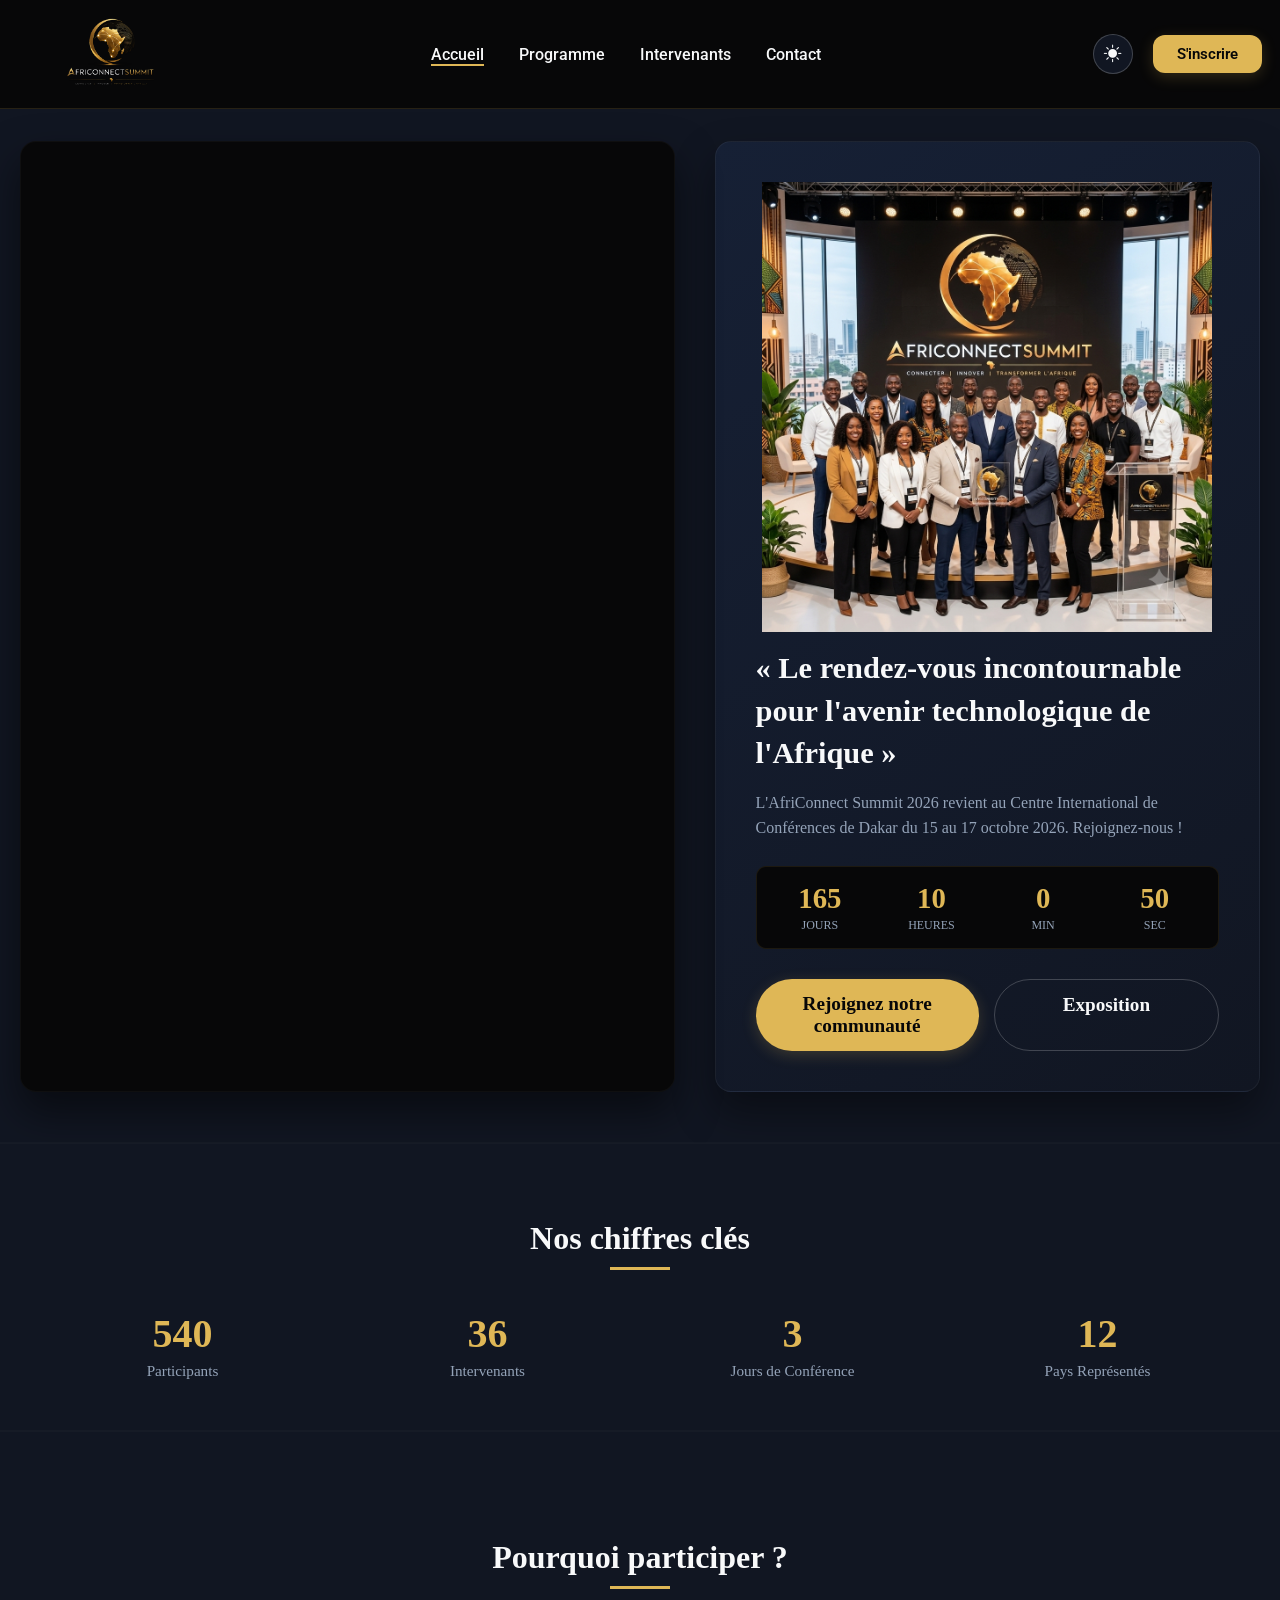
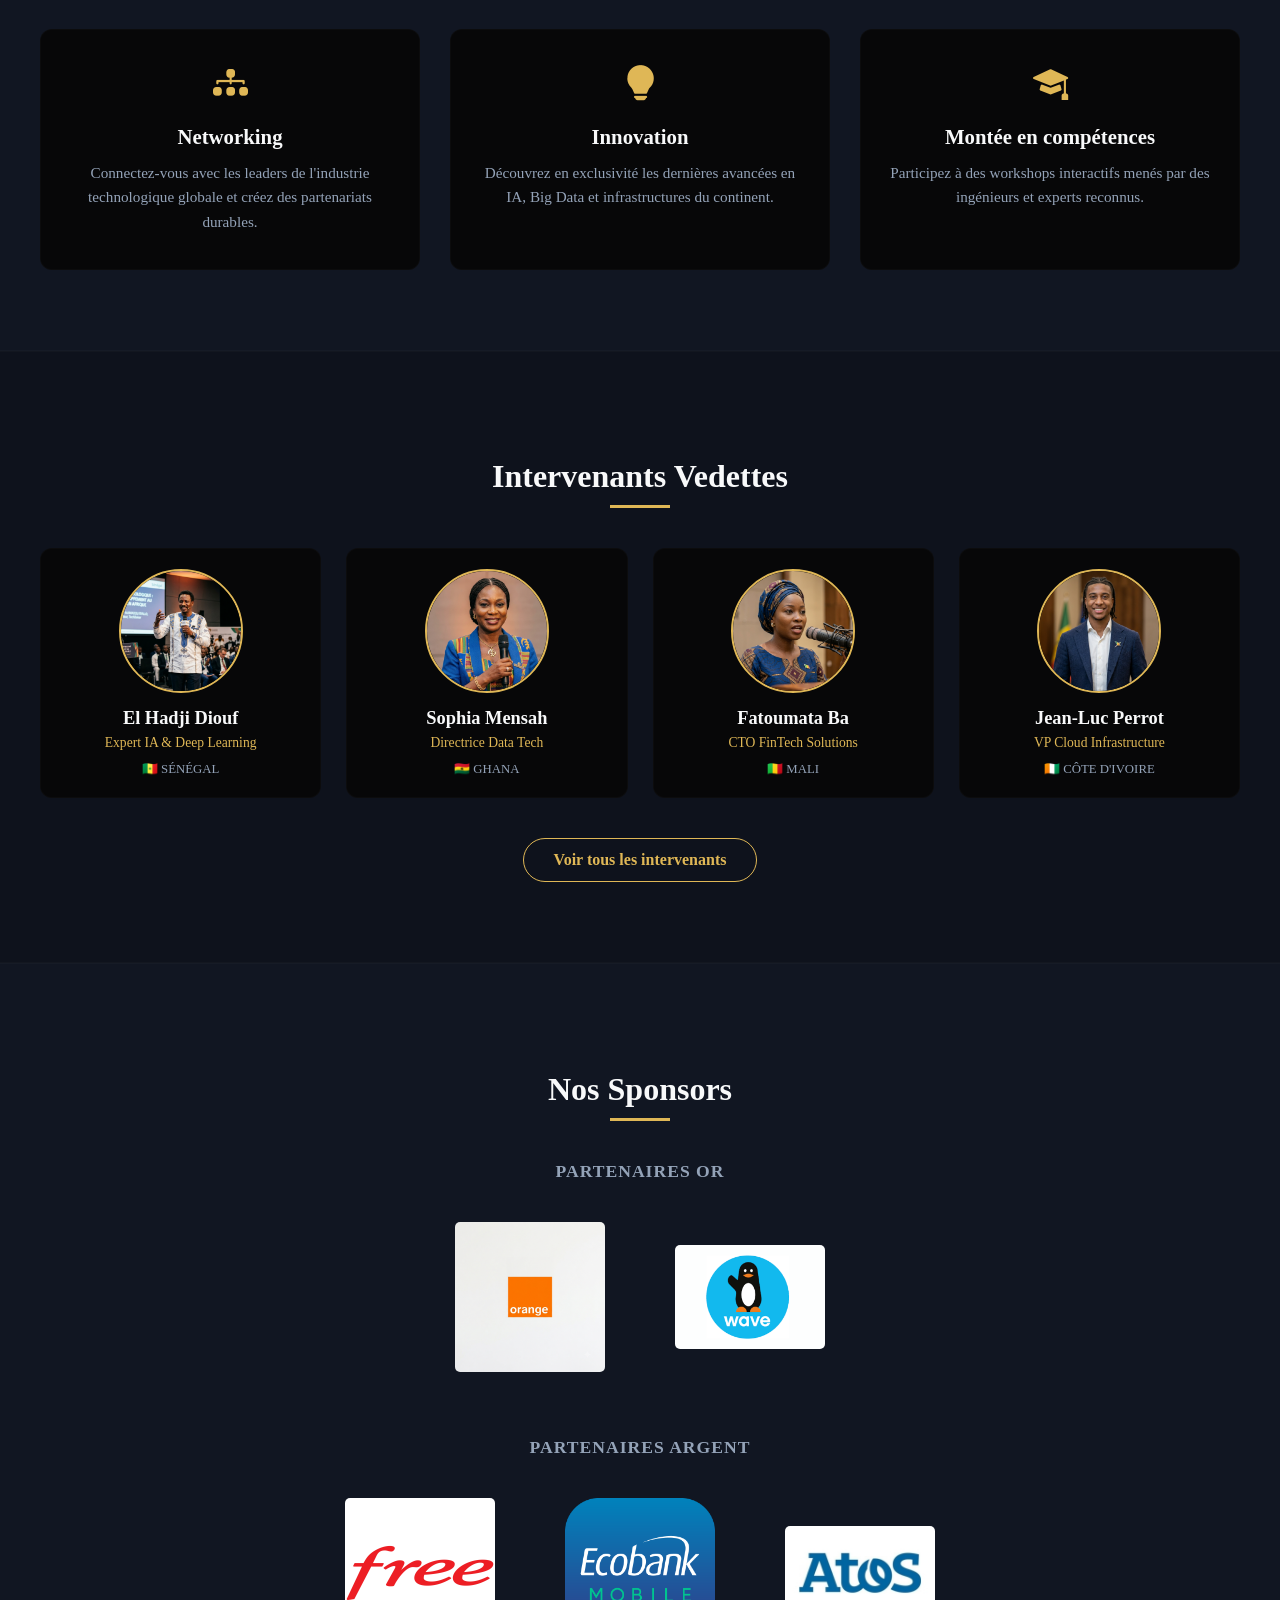
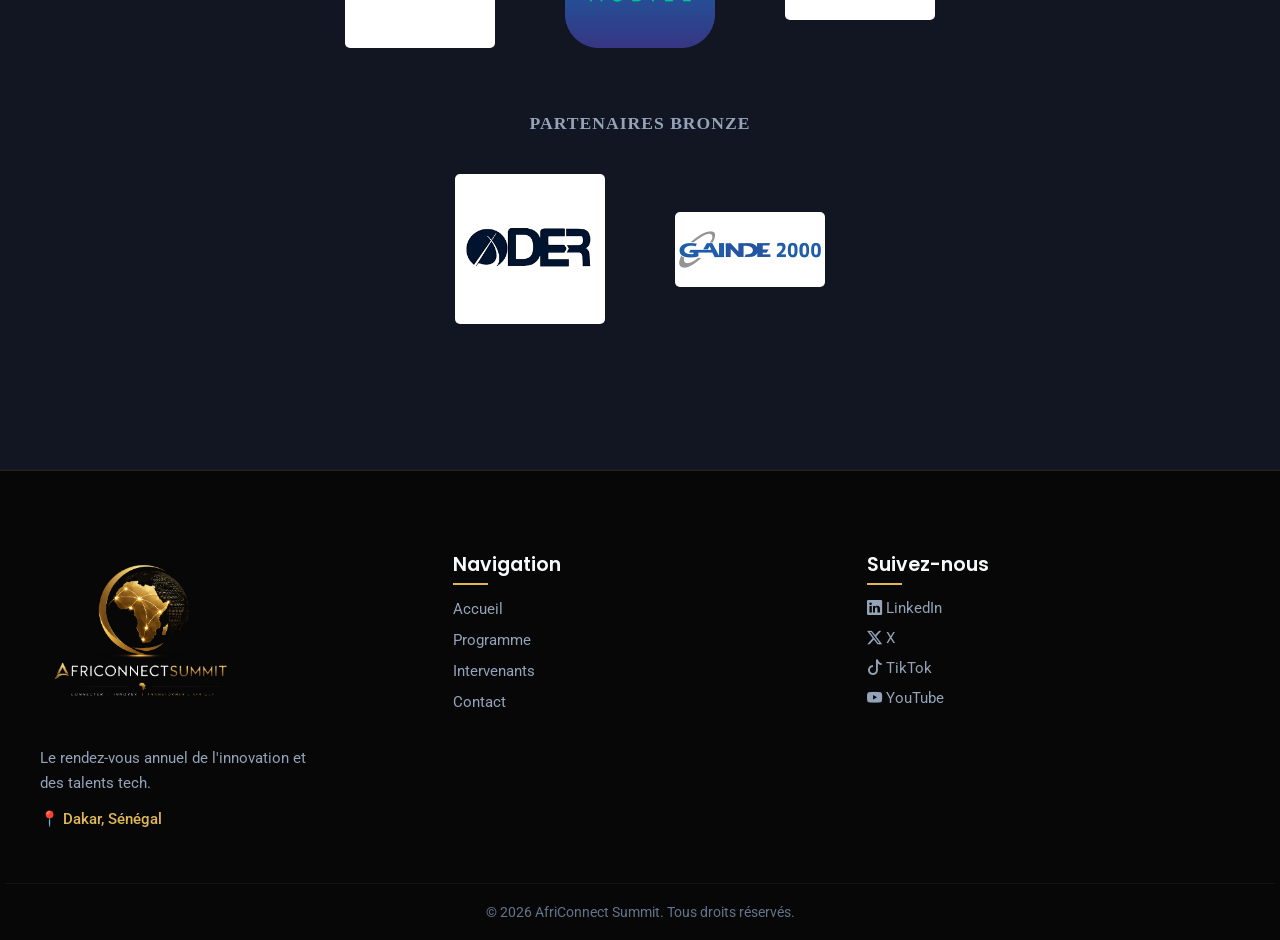
==== commit 15098552: "feat: amélioration du projet, corrections du validateur HTML et mise à jour du README" ====
--- a/index.html
+++ b/index.html
@@ -20,7 +20,7 @@
     <nav class="nav-summit">
         <div class="nav-logo">
            
-                <img src="images/logo_Afri.png" alt="Logo AfriConnect Summit" class="logo" width="100">
+                <img src="images/logo_Africc.png" alt="Logo AfriConnect Summit" class="logo" width="100">
            
         </div>
         <!-- Menu Hamburger pour Mobile -->
@@ -56,12 +56,9 @@
             <!-- Bloc Gauche  -->
             <div class="video_wrapper">
                 <video autoplay loop muted playsinline class="main_video">
-                    <source src="images/afric.mp4" type="video/mp4">
+                    <source src="images/viddd.mp4" type="video/mp4">
                 </video>
-                <div class="button_video">
-                    <button id="play-pause-btn" aria-label="Play/Pause"><i class="bi bi-pause-fill"></i></button>
-                    <button id="mute-btn" aria-label="Muter"><i class="bi bi-volume-mute-fill"></i></button>
-                </div>
+              
             </div>
 
             <!-- Bloc Droite -->
@@ -109,6 +106,7 @@
 
     <!-- SECTION CHIFFRES CLÉS (Ajoutée car demandée dans tes consignes !) -->
     <section class="section-stats section-stats fade-in">
+        <h2 class="awa">Nos chiffres clés</h2>
         <div class="container stats_grid">
             <div class="stat_item">
                 <div class="stat_number" data-target="1200">+0</div>
@@ -188,7 +186,7 @@
                 <!-- Speaker 4 -->
                 <div class="speaker_card">
                     <div class="speaker_img_wrapper">
-                        <img src="images/michael olise.png" alt="Jean-Luc Perrot" class="speaker_img">
+                        <img src="images/michael_olise.png" alt="Jean-Luc Perrot" class="speaker_img">
                     </div>
                     <h3>Jean-Luc Perrot</h3>
                     <p class="speaker_role">VP Cloud Infrastructure</p>
@@ -247,14 +245,14 @@
     <div class="footer_container">
         
         <div class="footer_col">
-            <img src="images/logo_Afri.png" alt="Logo AfriConnect Summit"  width="200">
+            <img src="images/logo_Africc.png" alt="Logo AfriConnect Summit"  width="200">
             <p class="footer_text">Le rendez-vous annuel de l'innovation et des talents tech.</p>
             <p class="footer_info">📍 Dakar, Sénégal</p>
         </div>
 
         <div class="footer_col">
             <h3>Navigation</h3>
-            <ul class="footer_links" type="none">
+            <ul class="footer_links">
                 <li><a href="index.html">Accueil</a></li>
                 <li><a href="programme.html">Programme</a></li>
                 <li><a href="intervenants.html">Intervenants</a></li>
--- a/css/style.css
+++ b/css/style.css
@@ -223,34 +223,6 @@
     object-fit: cover;                /* La vidéo remplit le cadre sans se déformer */
 }
 
-/* Boutons flottants superposés sur la vidéo (play/pause, son...) */
-.button_video {
-    position: absolute;
-    bottom: 20px;
-    right: 20px;
-    display: flex;
-    gap: 10px;
-    z-index: 10;
-}
-
-.button_video button {
-    background: rgba(17, 22, 34, 0.8);
-    border: 1px solid var(--primary);
-    color: var(--primary);
-    width: 40px;
-    height: 40px;
-    border-radius: 50%;
-    cursor: pointer;
-    display: flex;
-    align-items: center;
-    justify-content: center;
-    transition: background 0.3s;
-}
-
-.button_video button:hover {
-    background: var(--primary);
-    color: var(--dark);
-}
 
 /* --- Carte Droite du Hero (titre, description, CTA) --- */
 .hero_card {
@@ -556,7 +528,7 @@
     display: flex;
     align-items: center;
     justify-content: center;
-    color: var(--light);
+    color: white;
     text-align: center;
     border-bottom: 2px solid rgba(223, 183, 86, 0.2);
     padding-top: 40px;
@@ -1386,8 +1358,22 @@
     }
 
 }
-
-
+.awa{
+    text-align: center;
+    font-size: 2rem;
+    margin-bottom: 40px;
+    color: var(--light);
+    position: relative;
+}
+
+.awa::after {
+    content: '';
+    display: block;
+    width: var(--padding);
+    height: 3px;
+    background: var(--primary);
+    margin: 10px auto 0 auto; 
+}
 /* ================================================
    PIED DE PAGE (FOOTER)
 ================================================ */
